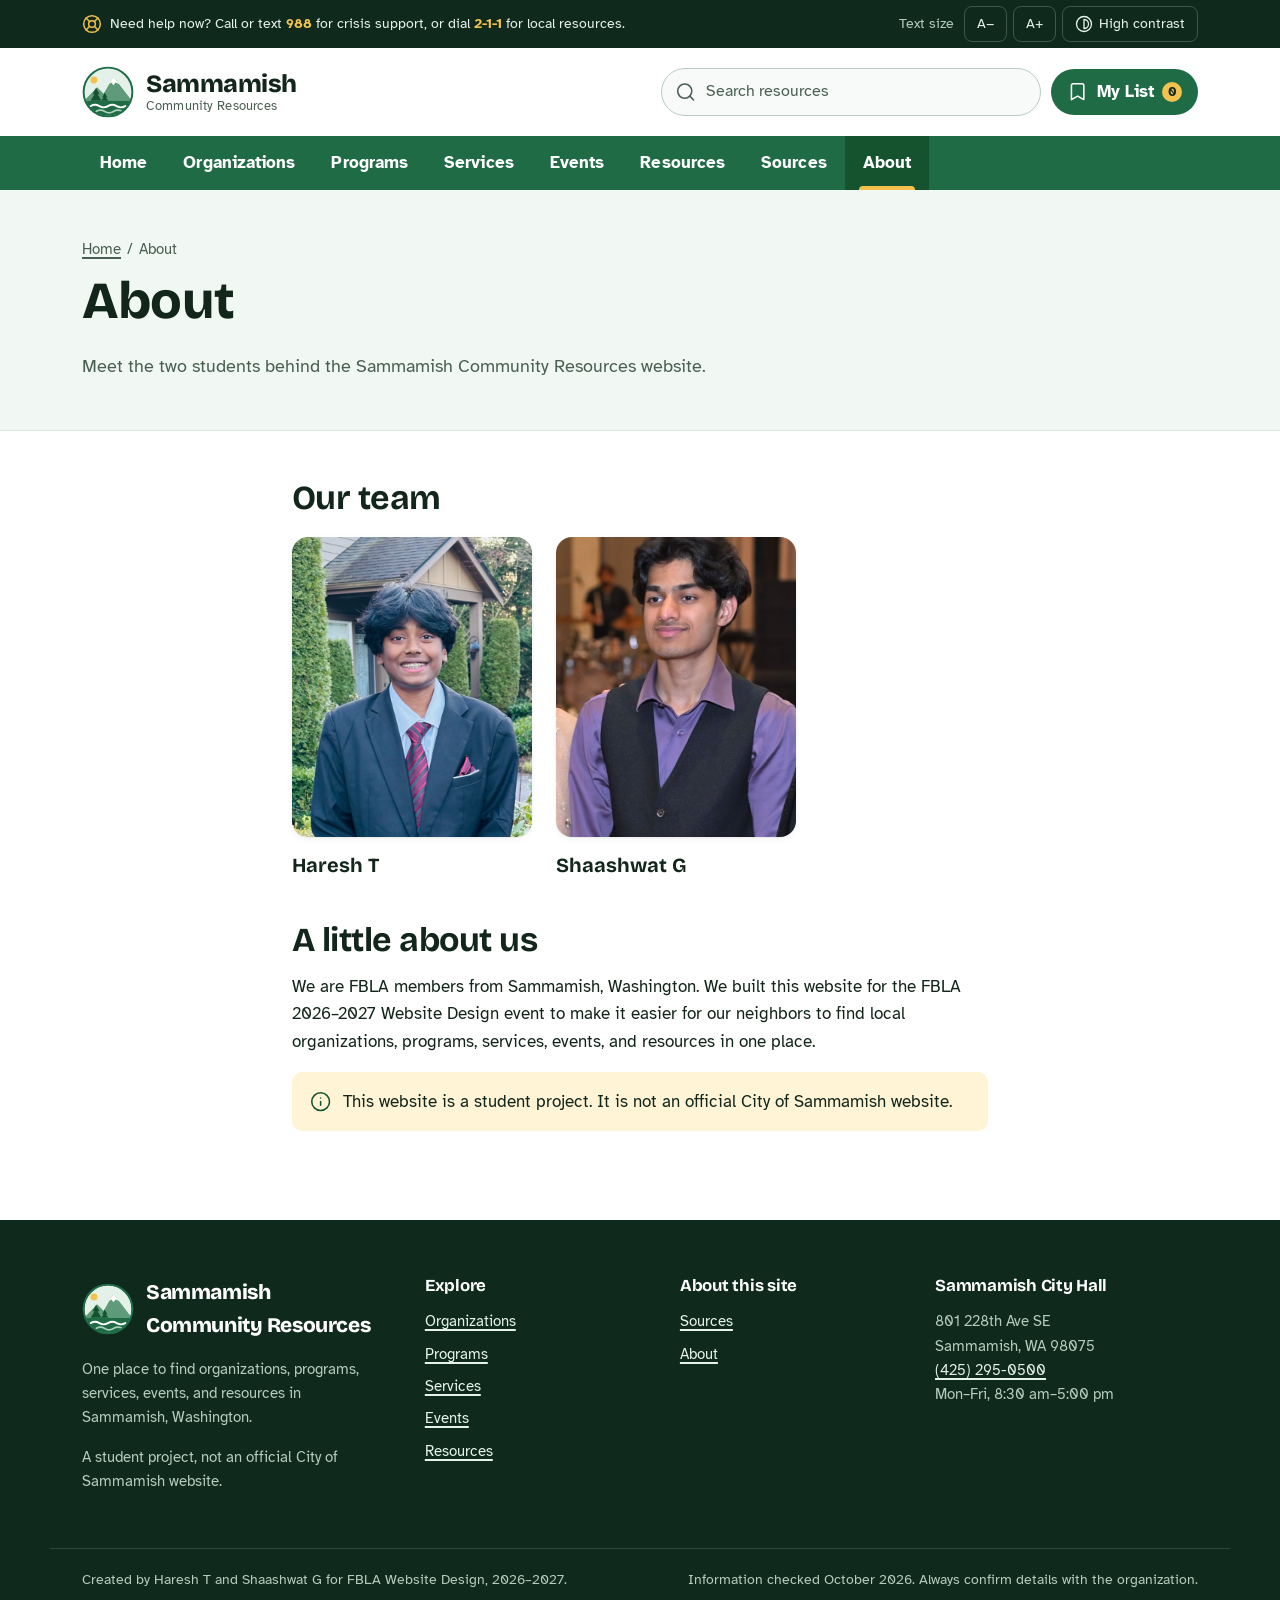
==== about.html @ bf5849c1 "Add logo, back-to-top button, team About page; remove unused files and styles Co-Authored-By: Claude" ====
<!doctype html>
<html lang="en">
<head>
  <meta charset="utf-8">
  <meta name="viewport" content="width=device-width, initial-scale=1">
  <title>About | Sammamish Community Resources</title>
  <meta name="description" content="Meet the two students behind the Sammamish Community Resources website.">
  <meta name="theme-color" content="#1e6b45">
  <link rel="icon" href="assets/favicon.svg" type="image/svg+xml">
  <link rel="stylesheet" href="css/styles.css">
</head>
<body data-page="about">
  <div id="site-header"></div>
  <script src="js/icons.js"></script>
  <script src="js/data.js"></script>
  <script src="js/app.js"></script>
  <main id="main" tabindex="-1">
    <div class="page-head">
      <div class="wrap">
        <div>
          <nav class="breadcrumb" aria-label="Breadcrumb"><a href="index.html">Home</a><span aria-hidden="true">/</span><span aria-current="page">About</span></nav>
          <h1>About</h1>
          <p class="page-lede">Meet the two students behind the Sammamish Community Resources website.</p>
        </div>
      </div>
    </div>
    <div class="wrap about-wrap">
      <section aria-labelledby="h-team">
        <h2 id="h-team">Our team</h2>
        <ul class="team-cards">
          <li>
            <img src="assets/img/haresh.jpg" alt="Haresh T" width="400" height="460" loading="lazy">
            <strong>Haresh T</strong>
          </li>
          <li>
            <img src="assets/img/shaashwat.jpg" alt="Shaashwat G" width="400" height="460" loading="lazy">
            <strong>Shaashwat G</strong>
          </li>
        </ul>
      </section>
      <section aria-labelledby="h-about-us">
        <h2 id="h-about-us">A little about us</h2>
        <p>We are FBLA members from Sammamish, Washington. We built this website for the FBLA 2026–2027 Website Design event to make it easier for our neighbors to find local organizations, programs, services, events, and resources in one place.</p>
        <p class="note"><span data-icon="info"></span><span>This website is a student project. It is not an official City of Sammamish website.</span></p>
      </section>
    </div>
  </main>
  <div id="site-footer"></div>
</body>
</html>
---- css/styles.css ----
@font-face {
  font-family: "Bricolage Grotesque";
  src: url("../assets/fonts/bricolage-grotesque.woff2") format("woff2");
  font-weight: 200 800;
  font-display: swap;
}
@font-face {
  font-family: "Atkinson Hyperlegible";
  src: url("../assets/fonts/atkinson-400.woff2") format("woff2");
  font-weight: 400;
  font-display: swap;
}
@font-face {
  font-family: "Atkinson Hyperlegible";
  src: url("../assets/fonts/atkinson-400-italic.woff2") format("woff2");
  font-weight: 400;
  font-style: italic;
  font-display: swap;
}
@font-face {
  font-family: "Atkinson Hyperlegible";
  src: url("../assets/fonts/atkinson-700.woff2") format("woff2");
  font-weight: 700;
  font-display: swap;
}

:root {
  --brand: #1e6b45;
  --brand-deep: #15532f;
  --brand-tint: #e3f1e8;
  --amber: #f2c14e;
  --amber-soft: #fff4d6;
  --forest: #0f2a1d;
  --ink: #13261b;
  --ink-soft: #4a5f53;
  --sand: #f1f7f3;
  --sand-soft: #f7faf8;
  --paper: #ffffff;
  --line: #dce7e0;
  --line-strong: #b9ccc0;
  --lake: #1b5e8c;
  --lake-tint: #e2eef7;
  --focus: #0b3d24;
  --on-dark: #e8f2ec;
  --on-dark-soft: #b5cbbe;

  --font-display: "Bricolage Grotesque", "Avenir Next", system-ui, sans-serif;
  --font-body: "Atkinson Hyperlegible", system-ui, -apple-system, "Segoe UI", sans-serif;

  --radius: 10px;
  --radius-lg: 16px;
  --shadow-sm: 0 1px 2px rgb(15 42 29 / 0.06), 0 2px 6px rgb(15 42 29 / 0.05);
  --shadow-md: 0 6px 18px rgb(15 42 29 / 0.10), 0 2px 4px rgb(15 42 29 / 0.06);
  --shadow-lg: 0 18px 48px rgb(15 42 29 / 0.18);

  --wrap: 1180px;
  --gutter: clamp(16px, 4vw, 32px);
  --ease-out: cubic-bezier(0.16, 1, 0.3, 1);
}

:root[data-contrast="high"] {
  --brand: #0f4a2c;
  --brand-deep: #0a3820;
  --ink: #000000;
  --ink-soft: #13261b;
  --sand: #ffffff;
  --sand-soft: #ffffff;
  --line: #2b1b12;
  --line-strong: #000000;
  --lake: #0f4570;
}

:root[data-text="1"] { font-size: 112.5%; }
:root[data-text="2"] { font-size: 125%; }

*, *::before, *::after { box-sizing: border-box; }
[hidden] { display: none !important; }
html { -webkit-text-size-adjust: 100%; scroll-padding-top: 24px; }
body {
  margin: 0;
  font-family: var(--font-body);
  font-size: 1.0625rem;
  line-height: 1.6;
  color: var(--ink);
  background: var(--paper);
  text-rendering: optimizeLegibility;
}
img { max-width: 100%; height: auto; display: block; }
a { color: var(--brand); text-underline-offset: 0.18em; text-decoration-thickness: 1.5px; }
a:hover { color: var(--brand-deep); text-decoration-thickness: 2.5px; }
::selection { background: var(--amber); color: var(--forest); }
:focus-visible {
  outline: 3px solid var(--focus);
  outline-offset: 2px;
  box-shadow: 0 0 0 2px #fff;
  border-radius: 4px;
}
.topbar :focus-visible, .site-nav :focus-visible, .help-band :focus-visible, .site-footer :focus-visible, .btn-primary:focus-visible, .list-btn:focus-visible {
  outline-color: var(--amber);
  box-shadow: none;
}
h1, h2, h3, h4 {
  font-family: var(--font-display);
  line-height: 1.15;
  letter-spacing: -0.015em;
  text-wrap: balance;
  margin: 0 0 0.4em;
  color: var(--ink);
}
h1 { font-size: clamp(2rem, 1.4rem + 2.6vw, 3.25rem); font-weight: 750; }
h2 { font-size: clamp(1.5rem, 1.2rem + 1.2vw, 2.1rem); font-weight: 700; }
h3 { font-size: 1.25rem; font-weight: 700; }
p { margin: 0 0 1em; max-width: 70ch; }
.wrap { max-width: var(--wrap); margin-inline: auto; padding-inline: var(--gutter); }
.visually-hidden {
  position: absolute !important; width: 1px; height: 1px; overflow: hidden;
  clip: rect(0 0 0 0); white-space: nowrap;
}
.icon { width: 1.25em; height: 1.25em; flex: none; stroke-width: 1.75; }

html { scrollbar-color: var(--line-strong) var(--sand-soft); }

.topbar { background: var(--forest); color: var(--on-dark); font-size: 14px; line-height: 1.4; }
.topbar .wrap {
  display: flex; align-items: center; justify-content: space-between;
  gap: 12px 24px; min-height: 44px; flex-wrap: wrap; padding-block: 6px;
}
.topbar-help { margin: 0; display: flex; align-items: center; gap: 8px; }
.tool-btn .icon { width: 18px; height: 18px; }
.topbar-help .icon { color: var(--amber); width: 20px; height: 20px; }
.topbar-help a { color: var(--amber); font-weight: 700; text-decoration: none; }
.topbar-help a:hover { color: #ffe08a; text-decoration: underline; }
.tools { display: flex; flex-wrap: wrap; align-items: center; gap: 6px; }
.tools-label { color: var(--on-dark-soft); margin-right: 4px; }
.help-short { display: none; }
@media (min-width: 900px) { .topbar .wrap { flex-wrap: nowrap; } .tools { flex-wrap: nowrap; } .topbar-help { white-space: nowrap; } }
@media (min-width: 900px) and (max-width: 1240px) { .help-long { display: none; } .help-short { display: inline; } .tools-label { display: none; } }
.tool-btn {
  display: inline-flex; align-items: center; gap: 6px;
  min-height: 36px; padding: 4px 12px; border-radius: 8px;
  border: 1px solid rgb(232 242 236 / 0.22); background: transparent; color: var(--on-dark);
  font: inherit; font-size: 14px; cursor: pointer; white-space: nowrap;
}
.tool-btn:hover { background: rgb(232 242 236 / 0.1); border-color: rgb(232 242 236 / 0.45); }
.tool-btn[aria-pressed="true"] { background: var(--amber); color: var(--forest); border-color: var(--amber); }

.site-header { background: var(--paper); }
.header-main .wrap {
  display: flex; align-items: center; justify-content: space-between; gap: 20px;
  padding-block: 18px;
}
.brand { display: flex; align-items: center; gap: 12px; text-decoration: none; color: var(--ink); }
.brand:hover { color: var(--ink); }
.brand-mark { width: 48px; height: 48px; flex: none; }
.brand-text { display: flex; flex-direction: column; line-height: 1.05; }
.brand-name { font-family: var(--font-display); font-weight: 800; font-size: 1.55rem; letter-spacing: -0.02em; }
.brand-sub { font-size: 0.82rem; color: var(--ink-soft); letter-spacing: 0.01em; margin-top: 3px; }

.header-actions { display: flex; align-items: center; gap: 10px; }

.site-search { position: relative; width: min(380px, 40vw); }
.site-search .icon { position: absolute; left: 14px; top: 50%; translate: 0 -50%; color: var(--ink-soft); pointer-events: none; }
.search-input {
  width: 100%; min-height: 46px; padding: 10px 14px 10px 44px;
  font: inherit; font-size: 1rem; color: var(--ink);
  background: var(--sand-soft); border: 1.5px solid var(--line-strong); border-radius: 999px;
  transition: border-color 0.2s, background 0.2s, box-shadow 0.2s;
}
.search-input::placeholder { color: var(--ink-soft); opacity: 1; }
.search-input:hover { border-color: var(--brand); }
.search-input:focus { outline: none; background: var(--paper); border-color: var(--brand); box-shadow: 0 0 0 4px rgb(30 107 69 / 0.22); }
.search-results {
  position: absolute; z-index: 50; top: calc(100% + 6px); left: 0; right: 0;
  margin: 0; padding: 6px; list-style: none;
  background: var(--paper); border: 1px solid var(--line); border-radius: var(--radius-lg);
  box-shadow: var(--shadow-lg); max-height: min(70vh, 460px); overflow: auto;
}
.search-results[hidden] { display: none; }
.search-option {
  display: grid; grid-template-columns: auto 1fr; gap: 2px 12px; align-items: center;
  padding: 10px 12px; border-radius: var(--radius); cursor: pointer; color: var(--ink); text-decoration: none;
}
.search-option .type-dot { grid-row: span 2; }
.search-option strong { font-weight: 700; line-height: 1.3; }
.search-option small { color: var(--ink-soft); font-size: 0.85rem; }
.search-option[aria-selected="true"], .search-option:hover { background: var(--sand); color: var(--ink); }
.search-empty { padding: 14px 12px; color: var(--ink-soft); }

.list-btn {
  position: relative; display: inline-flex; align-items: center; gap: 8px;
  min-height: 46px; padding: 8px 16px; border-radius: 999px;
  background: var(--brand); color: #fff; border: 0; font: inherit; font-weight: 700; cursor: pointer;
  transition: background 0.2s;
}
.list-btn:hover { background: var(--brand-deep); }
.list-count {
  min-width: 1.6em; height: 1.6em; padding: 0 6px; border-radius: 999px;
  display: inline-grid; place-items: center; font-size: 0.8rem;
  background: var(--amber); color: var(--forest);
}
.list-count.bump { animation: bump 0.45s var(--ease-out); }
@keyframes bump { 40% { transform: scale(1.35); } }

.site-nav { background: var(--brand); }
.site-nav .wrap { display: flex; align-items: stretch; }
.nav-list { display: flex; flex-wrap: wrap; margin: 0; padding: 0; list-style: none; }
.nav-list a {
  position: relative; display: flex; align-items: center; gap: 8px;
  min-height: 54px; padding: 0 18px;
  color: #fff; font-weight: 700; text-decoration: none; letter-spacing: 0.005em;
}
.nav-list a::after {
  content: ""; position: absolute; left: 14px; right: 14px; bottom: 0; height: 4px;
  border-radius: 4px 4px 0 0; background: var(--amber);
  transform: scaleX(0); transition: transform 0.3s var(--ease-out);
}
.nav-list a:hover { background: var(--brand-deep); color: #fff; }
.nav-list a:hover::after { transform: scaleX(0.5); }
.nav-list a[aria-current="page"] { background: var(--brand-deep); }
.nav-list a[aria-current="page"]::after { transform: scaleX(1); }
.nav-list a:focus-visible { outline-offset: -4px; }
.nav-toggle { display: none; }

.page-head { background: var(--sand); border-bottom: 1px solid var(--line); }
.page-head .wrap {
  display: grid; grid-template-columns: 1fr auto; gap: 24px 48px; align-items: center;
  padding-block: clamp(28px, 4vw, 48px);
}
.breadcrumb { font-size: 0.92rem; color: var(--ink-soft); margin-bottom: 10px; }
.breadcrumb a { color: var(--ink-soft); }
.breadcrumb span[aria-hidden] { margin-inline: 6px; }
.page-head h1 { display: flex; align-items: center; gap: 14px; }
.page-head h1 .icon-badge { width: 56px; height: 56px; }
.page-lede { font-size: 1.15rem; color: var(--ink-soft); margin: 0; }
.page-head-photo {
  width: clamp(220px, 28vw, 360px); aspect-ratio: 4 / 3; object-fit: cover;
  border-radius: var(--radius-lg); box-shadow: var(--shadow-md);
}
.icon-badge {
  display: inline-grid; place-items: center; flex: none;
  width: 48px; height: 48px; border-radius: 14px;
  background: var(--brand); color: #fff;
}
.icon-badge .icon { width: 55%; height: 55%; }

.toolbar { padding-block: 24px 8px; }
.toolbar-row { display: flex; flex-wrap: wrap; align-items: center; gap: 12px 20px; }
.filter-search { position: relative; flex: 1 1 280px; max-width: 420px; }
.filter-search .icon { position: absolute; left: 14px; top: 50%; translate: 0 -50%; color: var(--ink-soft); pointer-events: none; }
.chips { display: flex; flex-wrap: wrap; gap: 8px; margin: 14px 0 0; padding: 0; list-style: none; }
.chip {
  min-height: 40px; padding: 6px 14px; border-radius: 999px;
  border: 1.5px solid var(--line-strong); background: var(--paper); color: var(--ink);
  font: inherit; font-size: 0.95rem; cursor: pointer;
  transition: background 0.15s, border-color 0.15s, color 0.15s;
}
.chip:hover { border-color: var(--brand); color: var(--brand-deep); }
.chip[aria-pressed="true"] { background: var(--forest); border-color: var(--forest); color: #fff; }
.result-count { color: var(--ink-soft); font-size: 0.95rem; margin: 18px 0 0; }

.entries { list-style: none; margin: 0; padding: 0 0 56px; }
.entry {
  display: grid; grid-template-columns: 160px minmax(0, 1fr) minmax(240px, 320px);
  gap: 20px 28px; padding: 26px 0; border-bottom: 1px solid var(--line);
  scroll-margin-top: 24px;
}
.entry.no-photo { grid-template-columns: minmax(0, 1fr) minmax(240px, 320px); }
.entry:first-child { border-top: 1px solid var(--line); }
.entry-photo { width: 160px; aspect-ratio: 4 / 3; object-fit: cover; border-radius: var(--radius); }
.entry-photo.is-logo { object-fit: contain; background: #fff; padding: 10px; border: 1px solid var(--line); }
.entry-name { font-size: 1.35rem; margin-bottom: 6px; }
.entry-meta-line { display: flex; flex-wrap: wrap; gap: 6px; margin-bottom: 10px; }
.tag {
  display: inline-flex; align-items: center; gap: 6px;
  padding: 2px 10px; border-radius: 999px; font-size: 0.82rem; font-weight: 700;
  background: var(--sand); color: var(--ink-soft);
}
.tag-type { background: var(--brand-tint); color: var(--brand-deep); }
.entry-summary { margin: 0 0 10px; }
.entry-source { font-size: 0.85rem; color: var(--ink-soft); margin: 0; }
.entry-source a { color: var(--ink-soft); }
.entry-details { list-style: none; margin: 0 0 14px; padding: 0; display: grid; gap: 8px; font-size: 0.97rem; }
.entry-details li { display: flex; gap: 10px; align-items: flex-start; }
.entry-details .icon { color: var(--brand); margin-top: 3px; width: 1.1em; height: 1.1em; }
.entry-details a { word-break: break-word; }
.entry-next { color: var(--lake); font-weight: 700; }

.entry.is-target { animation: target-glow 2.4s var(--ease-out); }
@keyframes target-glow {
  0%, 30% { background: var(--amber-soft); box-shadow: 0 0 0 12px var(--amber-soft); }
  100% { background: transparent; box-shadow: 0 0 0 12px transparent; }
}

.entry-link { color: var(--ink); text-decoration: none; }
.entry-link:hover { color: var(--brand); text-decoration: underline; text-decoration-thickness: 2px; }
.entry-link .ext { width: 0.7em; height: 0.7em; margin-left: 0.35em; vertical-align: 0.05em; color: var(--brand); }

.todo-section { background: var(--sand); border-block: 1px solid var(--line); }
.carousel { position: relative; }
.todo-track {
  --per-view: 5; --gap: 16px;
  list-style: none; margin: 0; padding: 6px 2px 10px;
  display: grid; grid-auto-flow: column; gap: var(--gap);
  grid-auto-columns: calc((100% - (var(--per-view) - 1) * var(--gap)) / var(--per-view));
  overflow-x: auto; scroll-snap-type: x mandatory; overscroll-behavior-x: contain;
  scrollbar-width: none;
}
.todo-track::-webkit-scrollbar { display: none; }
.todo-track > li { scroll-snap-align: start; }
.todo-track:focus-visible { outline-offset: 4px; }
.carousel-btn {
  position: absolute; top: 50%; z-index: 2; translate: 0 -50%;
  display: grid; place-items: center; width: 52px; height: 52px; border-radius: 999px;
  background: var(--paper); color: var(--brand-deep); border: 1px solid var(--line-strong);
  box-shadow: var(--shadow-md); cursor: pointer;
  transition: opacity 0.25s, background 0.2s, color 0.2s, transform 0.3s var(--ease-out);
}
.carousel-btn .icon { width: 1.5em; height: 1.5em; }
.carousel-btn.prev { left: -26px; }
.carousel-btn.next { right: -26px; }
.carousel-btn:hover { background: var(--brand); color: #fff; border-color: var(--brand); }
.carousel-btn:disabled { opacity: 0; pointer-events: none; }
@media (min-width: 1320px) { .carousel-btn.prev { left: -68px; } .carousel-btn.next { right: -68px; } }
.todo {
  display: flex; flex-direction: column; align-items: flex-start; gap: 6px; height: 100%; min-height: 168px;
  padding: 20px; border-radius: var(--radius-lg); background: var(--paper); border: 1px solid var(--line);
  color: var(--ink); text-decoration: none; transition: border-color 0.2s, box-shadow 0.3s var(--ease-out), transform 0.3s var(--ease-out);
}
.todo:hover { border-color: var(--brand); box-shadow: var(--shadow-sm); transform: translateY(-2px); color: var(--ink); }
.todo-icon { display: inline-grid; place-items: center; flex: none; width: 48px; height: 48px; margin-bottom: 8px; border-radius: 12px; background: var(--brand-tint); color: var(--brand-deep); }
.todo strong { font-family: var(--font-display); font-size: 1.1rem; }
.todo small { margin-top: auto; }
.todo:has(.todo-photo) { padding: 0; overflow: hidden; gap: 0; }
.todo-photo { width: 100%; aspect-ratio: 16 / 10; object-fit: cover; display: block; }
.todo-text { display: flex; flex-direction: column; gap: 4px; padding: 14px 16px 16px; flex: 1; }
.todo strong { display: block; line-height: 1.25; }
.todo small { color: var(--ink-soft); font-size: 0.85rem; }
@media (max-width: 1080px) { .todo-track { --per-view: 3; } }
@media (max-width: 760px) {
  .todo-track { --per-view: 2.2; }
  .carousel-btn { width: 44px; height: 44px; }
  .carousel-btn.prev { left: -6px; }
  .carousel-btn.next { right: -6px; }
}
@media (max-width: 480px) { .todo-track { --per-view: 1.4; } }

.save-btn {
  display: inline-flex; align-items: center; gap: 8px;
  min-height: 42px; padding: 8px 16px; border-radius: 999px;
  border: 1.5px solid var(--brand); background: var(--paper); color: var(--brand);
  font: inherit; font-weight: 700; cursor: pointer; transition: background 0.2s, color 0.2s, border-color 0.2s;
}
.save-btn:hover { background: var(--brand-tint); color: var(--brand-deep); }
.save-btn[aria-pressed="true"] { background: var(--lake); border-color: var(--lake); color: #fff; }

.empty-state {
  text-align: center; padding: 48px 20px 64px; color: var(--ink-soft);
}
.empty-state h2 { font-size: 1.4rem; }
.empty-state p { margin-inline: auto; }

.group { padding-top: 28px; }
.group-title { display: flex; align-items: center; gap: 12px; margin-bottom: 4px; }
.group-desc { color: var(--ink-soft); margin-bottom: 8px; }

.btn {
  display: inline-flex; align-items: center; justify-content: center; gap: 10px;
  min-height: 48px; padding: 10px 22px; border-radius: 999px;
  font: inherit; font-weight: 700; text-decoration: none; cursor: pointer; border: 0;
  transition: background 0.2s, color 0.2s, transform 0.2s var(--ease-out);
}
.btn-primary { background: var(--brand); color: #fff; }
.btn-primary:hover { background: var(--brand-deep); color: #fff; }
.btn-ghost { background: transparent; color: var(--brand); border: 1.5px solid var(--brand); }
.btn-ghost:hover { background: var(--brand-tint); color: var(--brand-deep); }

.hero { background: var(--sand); overflow: hidden; }
.hero .wrap {
  display: grid; grid-template-columns: minmax(0, 1.05fr) minmax(0, 0.95fr);
  gap: clamp(28px, 5vw, 72px); align-items: center;
  padding-block: clamp(28px, 3vw, 40px) clamp(56px, 7vw, 104px);
}
.hero h1 { font-size: clamp(2.1rem, 1.4rem + 2.3vw, 3.1rem); line-height: 1.05; letter-spacing: -0.03em; }
.hero h1 em { font-style: normal; color: var(--brand); }
.hero-lede { font-size: 1.15rem; color: var(--ink-soft); margin-bottom: 22px; }
.hero-search { position: relative; max-width: 560px; }
.hero-search .search-input { min-height: 60px; font-size: 1.1rem; padding-left: 52px; background: var(--paper); box-shadow: var(--shadow-sm); }
.hero-search .icon { left: 18px; width: 1.4em; height: 1.4em; }
.popular { display: flex; flex-wrap: wrap; align-items: center; gap: 8px; margin-top: 16px; }
.popular-label { color: var(--ink-soft); font-size: 0.95rem; margin-right: 4px; }
.popular .chip { background: transparent; }

.hero-figure { position: relative; margin: 0; }
.hero-figure img {
  position: relative; width: 100%; aspect-ratio: 584 / 342; object-fit: cover;
  border-radius: var(--radius-lg); box-shadow: var(--shadow-lg);
}
.hero-figure figcaption {
  position: relative; margin-top: 14px; font-size: 0.92rem; color: var(--ink-soft);
  display: flex; align-items: center; gap: 8px;
}
.hero-figure figcaption .icon { color: var(--brand); }

.banner {
  position: relative; isolation: isolate; overflow: hidden;
  min-height: max(620px, calc(100svh - 184px));
  display: grid; place-items: center; text-align: center;
  background: var(--sand); border-bottom: 1px solid var(--line);
}
.banner-bg {
  position: absolute; inset: 0; z-index: -2; width: 100%; height: 100%;
  object-fit: cover; filter: blur(3px) saturate(1.1); transform: scale(1.06);
}
.banner::before {
  content: ""; position: absolute; inset: 0; z-index: -1;
  background: radial-gradient(ellipse at 50% 42%, rgb(247 250 248 / 0.95) 0%, rgb(241 247 243 / 0.9) 50%, rgb(241 247 243 / 0.78) 100%);
}
.banner-inner { display: flex; flex-direction: column; align-items: center; padding-block: 40px 88px; }
.banner-logo { width: min(700px, 88vw); height: auto; margin-bottom: clamp(20px, 3vw, 36px); }
.banner h1 { font-size: clamp(1.6rem, 1.1rem + 1.7vw, 2.35rem); max-width: 24ch; margin-bottom: 10px; }
.banner-lede { font-size: 1.1rem; color: var(--ink-soft); max-width: 56ch; margin: 0 auto 24px; }
.banner .hero-search { width: min(580px, 100%); margin-inline: auto; text-align: left; }
.banner .popular { justify-content: center; }
.banner .popular .chip { background: rgb(255 255 255 / 0.7); }
.scroll-cue {
  margin-top: clamp(28px, 4vw, 44px); display: inline-flex; flex-direction: column; align-items: center; gap: 2px;
  color: var(--brand-deep); font-weight: 700; text-decoration: none;
}
.scroll-cue:hover { color: var(--brand); }
.scroll-cue .icon { width: 1.6em; height: 1.6em; animation: nudge 2.2s var(--ease-out) infinite; }
@keyframes nudge { 0%, 100% { transform: translateY(0); } 50% { transform: translateY(6px); } }
.banner-note { position: absolute; left: 0; right: 0; bottom: 14px; margin: 0 auto; padding-inline: var(--gutter); max-width: none; font-size: 0.82rem; color: var(--ink-soft); }
html { scroll-behavior: smooth; }

.section { padding-block: clamp(48px, 7vw, 88px); }
.quick-link { box-shadow: var(--shadow-sm); }
.section-head { display: flex; align-items: end; justify-content: space-between; gap: 16px; margin-bottom: 28px; flex-wrap: wrap; }
.section-head p { margin: 0; color: var(--ink-soft); }
.quick-links { display: grid; grid-template-columns: repeat(5, minmax(0, 1fr)); gap: 16px; margin: 0; padding: 0; list-style: none; }
.quick-link {
  display: flex; flex-direction: column; gap: 14px; height: 100%;
  padding: 22px 20px 20px; border-radius: var(--radius-lg);
  background: var(--paper); border: 1.5px solid var(--line);
  color: var(--ink); text-decoration: none;
  transition: transform 0.35s var(--ease-out), box-shadow 0.35s var(--ease-out), border-color 0.2s;
}
.quick-link:hover { transform: translateY(-4px); box-shadow: var(--shadow-md); border-color: var(--brand); color: var(--ink); }
.quick-link .icon-badge { width: 56px; height: 56px; border-radius: 16px; }
.quick-link h3 { margin: 0; font-size: 1.3rem; }
.quick-link p { margin: 0; color: var(--ink-soft); font-size: 0.95rem; line-height: 1.45; }
.quick-link .count { margin-top: auto; display: flex; align-items: center; justify-content: space-between; font-weight: 700; color: var(--brand); font-size: 0.95rem; }
.quick-link .count .icon { transition: transform 0.35s var(--ease-out); }
.quick-link:hover .count .icon { transform: translateX(4px); }

.upcoming { list-style: none; margin: 0; padding: 0; display: grid; gap: 0; }
.upcoming li { border-top: 1px solid var(--line); }
.upcoming li:last-child { border-bottom: 1px solid var(--line); }
.upcoming a {
  display: grid; grid-template-columns: 76px 1fr auto; gap: 20px; align-items: center;
  padding: 18px 8px; color: var(--ink); text-decoration: none; border-radius: var(--radius);
  transition: background 0.2s;
}
.upcoming a:hover { background: var(--sand-soft); color: var(--ink); }
.date-block {
  display: grid; place-items: center; width: 76px; height: 76px; border-radius: 14px;
  background: var(--brand-tint); color: var(--brand-deep); line-height: 1;
}
.date-block .m { font-size: 0.8rem; font-weight: 700; text-transform: uppercase; letter-spacing: 0.08em; }
.date-block .d { font-family: var(--font-display); font-size: 2rem; font-weight: 800; }
.date-block.tba .d { font-size: 1.05rem; }
.upcoming strong { display: block; font-family: var(--font-display); font-size: 1.2rem; }
.upcoming small { color: var(--ink-soft); font-size: 0.95rem; }
.upcoming .icon { color: var(--brand); }

.help-band { background: var(--forest); color: var(--on-dark); }
.help-band h2 { color: #fff; }
.help-band p { color: var(--on-dark-soft); }
.help-grid { display: grid; grid-template-columns: repeat(3, 1fr); gap: 16px; margin-top: 28px; }
.help-card {
  display: flex; flex-direction: column; gap: 6px; padding: 22px 22px 20px;
  border-radius: var(--radius-lg); background: rgb(232 242 236 / 0.06); border: 1px solid rgb(232 242 236 / 0.14);
  color: var(--on-dark); text-decoration: none; transition: background 0.2s, border-color 0.2s;
}
.help-card:hover { background: rgb(232 242 236 / 0.12); border-color: var(--amber); color: var(--on-dark); }
.help-number { font-family: var(--font-display); font-size: 2.6rem; font-weight: 800; color: var(--amber); line-height: 1; letter-spacing: -0.02em; }
.help-card strong { color: #fff; font-size: 1.1rem; }
.help-card span:last-child { color: var(--on-dark-soft); font-size: 0.95rem; }

.places { display: grid; grid-template-columns: 1.4fr 1fr 1fr; grid-template-rows: auto auto; gap: 16px; margin: 0; padding: 0; list-style: none; }
.places li:first-child { grid-row: span 2; }
.places li.wide { grid-column: span 2; }
.place {
  position: relative; display: block; height: 100%; min-height: 220px; overflow: hidden;
  border-radius: var(--radius-lg); color: #fff; text-decoration: none; background: var(--forest);
}
.place img { position: absolute; inset: 0; width: 100%; height: 100%; object-fit: cover; transition: transform 0.8s var(--ease-out); }
.place:hover img { transform: scale(1.04); }
.place-label {
  position: absolute; left: 0; right: 0; bottom: 0; padding: 80px 18px 16px;
  background: linear-gradient(to top, rgb(15 42 29 / 0.92) 0%, rgb(15 42 29 / 0.78) 50%, rgb(15 42 29 / 0) 100%);
}
.place-label strong { display: block; font-family: var(--font-display); font-size: 1.25rem; }
.place-label span { font-size: 0.9rem; color: var(--on-dark); }
.place:hover, .place:focus-visible { color: #fff; }

.prose-layout { display: grid; grid-template-columns: 240px minmax(0, 1fr); gap: 56px; padding-block: 48px 72px; }
.prose-layout > * { min-width: 0; overflow-wrap: anywhere; }
.toc { position: sticky; top: 24px; align-self: start; }
.toc h2 { font-size: 0.95rem; text-transform: uppercase; letter-spacing: 0.08em; color: var(--ink-soft); }
.toc ol { list-style: none; margin: 0; padding: 0; display: grid; gap: 2px; }
.toc a { display: block; padding: 6px 10px; border-radius: 8px; color: var(--ink); text-decoration: none; font-size: 0.95rem; line-height: 1.35; }
.toc a:hover { background: var(--sand); }
.prose section { padding-bottom: 40px; margin-bottom: 40px; border-bottom: 1px solid var(--line); scroll-margin-top: 24px; }
.prose section:last-child { border-bottom: 0; }
.prose h2 { margin-bottom: 0.6em; }
.prose h3 { margin-top: 1.6em; }
.prose ul, .prose ol { padding-left: 1.3em; max-width: 70ch; }
.prose li { margin-bottom: 0.4em; }

.note {
  display: flex; gap: 12px; padding: 16px 18px; border-radius: var(--radius);
  background: var(--amber-soft); color: var(--ink); max-width: 70ch;
}
.note .icon { color: var(--brand-deep); margin-top: 3px; }
.note p { margin: 0; }

.source-list, .prose .source-list { list-style: none; padding: 0; margin: 0; display: grid; gap: 0; max-width: none; }
.source-list li { padding: 16px 0; border-bottom: 1px solid var(--line); }
.source-list strong { display: block; }
.source-list small { color: var(--ink-soft); font-size: 0.9rem; }

.drawer {
  margin: 0 0 0 auto; height: 100dvh; max-height: 100dvh; width: min(440px, 100vw);
  padding: 0; border: 0; background: var(--paper); color: var(--ink);
  box-shadow: var(--shadow-lg);
}
.drawer::backdrop { background: rgb(15 42 29 / 0.45); }
.drawer[open] { animation: drawer-in 0.45s var(--ease-out); }
@keyframes drawer-in { from { transform: translateX(100%); } }
.drawer-inner { display: flex; flex-direction: column; height: 100%; }
.drawer-head { display: flex; align-items: center; justify-content: space-between; padding: 20px 22px; border-bottom: 1px solid var(--line); background: var(--sand); }
.drawer-head h2 { margin: 0; font-size: 1.4rem; }
.icon-btn {
  display: inline-grid; place-items: center; width: 44px; height: 44px; border-radius: 999px;
  border: 0; background: transparent; color: var(--ink); cursor: pointer;
}
.icon-btn:hover { background: var(--line); }
.drawer-body { flex: 1; overflow: auto; padding: 8px 22px; }
.drawer-list { list-style: none; margin: 0; padding: 0; }
.drawer-list li { display: grid; grid-template-columns: 1fr auto; gap: 4px 12px; padding: 16px 0; border-bottom: 1px solid var(--line); }
.drawer-list strong { font-family: var(--font-display); font-size: 1.08rem; }
.drawer-list small { grid-column: 1; color: var(--ink-soft); }
.drawer-list .icon-btn { grid-row: span 2; align-self: center; color: var(--ink-soft); }
.drawer-empty { padding: 32px 4px; color: var(--ink-soft); }
.drawer-foot { display: flex; gap: 10px; padding: 18px 22px; border-top: 1px solid var(--line); }
.drawer-foot .btn { flex: 1; }

.toast {
  position: fixed; left: 50%; bottom: 24px; z-index: 90; translate: -50% 0;
  padding: 12px 18px; border-radius: 999px; background: var(--forest); color: #fff;
  box-shadow: var(--shadow-lg); font-weight: 700;
  opacity: 0; transform: translateY(12px); pointer-events: none;
  transition: opacity 0.25s, transform 0.35s var(--ease-out);
}
.toast.show { opacity: 1; transform: none; }

.site-footer { background: var(--forest); color: var(--on-dark); font-size: 0.95rem; }
.site-footer a { color: var(--on-dark); }
.site-footer a:hover { color: var(--amber); }
.footer-grid { display: grid; grid-template-columns: 1.4fr 1fr 1fr 1.2fr; gap: 36px; padding-block: 56px 40px; }
.site-footer h2 { color: #fff; font-size: 1.05rem; margin-bottom: 14px; }
.site-footer ul { list-style: none; margin: 0; padding: 0; display: grid; gap: 8px; }
.site-footer p { color: var(--on-dark-soft); }
.footer-brand { display: flex; gap: 12px; align-items: center; margin-bottom: 14px; }
.footer-brand .brand-name { color: #fff; font-size: 1.3rem; }
.footer-bottom { border-top: 1px solid rgb(232 242 236 / 0.14); padding-block: 20px; display: flex; flex-wrap: wrap; justify-content: space-between; gap: 12px; color: var(--on-dark-soft); font-size: 0.88rem; }
.footer-bottom p { margin: 0; color: inherit; }

@media (max-width: 1080px) {
  .quick-links { grid-template-columns: repeat(3, minmax(0, 1fr)); }
  .footer-grid { grid-template-columns: 1fr 1fr; }
  .entry { grid-template-columns: 120px minmax(0, 1fr); }
  .entry.no-photo { grid-template-columns: minmax(0, 1fr); }
  .entry-photo { width: 120px; }
  .entry-aside { grid-column: 2; }
  .entry.no-photo .entry-aside { grid-column: 1; }
}
@media (max-width: 900px) {
  .header-main .wrap { flex-wrap: wrap; }
  .header-actions { width: 100%; }
  .site-search { flex: 1; width: auto; }
  .hero .wrap { grid-template-columns: 1fr; }
  .hero-figure { max-width: 620px; }
  .page-head .wrap { grid-template-columns: 1fr; }
  .page-head-photo { display: none; }
  .prose-layout { grid-template-columns: minmax(0, 1fr); gap: 24px; }
  .toc { position: static; }
  .places { grid-template-columns: 1fr 1fr; }
  .places li:first-child { grid-column: span 2; grid-row: auto; }
  .help-grid { grid-template-columns: 1fr; }

  .site-nav .wrap { flex-direction: column; padding-inline: 0; }
  .nav-toggle {
    display: flex; align-items: center; justify-content: space-between; gap: 10px;
    min-height: 52px; padding: 0 var(--gutter); background: var(--brand); color: #fff;
    border: 0; font: inherit; font-weight: 700; cursor: pointer; width: 100%;
  }
  .nav-toggle .icon { transition: transform 0.3s var(--ease-out); }
  .nav-toggle[aria-expanded="true"] .icon { transform: rotate(180deg); }
  .nav-list { display: none; flex-direction: column; border-top: 1px solid rgb(255 255 255 / 0.18); }
  .nav-list.open { display: flex; }
  .nav-list a { padding: 0 var(--gutter); min-height: 50px; }
  .nav-list a::after { left: 0; right: auto; top: 10px; bottom: 10px; width: 4px; height: auto; border-radius: 0 4px 4px 0; transform: scaleY(0); }
  .nav-list a[aria-current="page"]::after { transform: scaleY(1); }
}
@media (max-width: 640px) {
  body { font-size: 1rem; }
  .quick-links { grid-template-columns: repeat(2, minmax(0, 1fr)); }
  .quick-links li:last-child { grid-column: span 2; }
  .entry, .entry.no-photo { grid-template-columns: 1fr; gap: 14px; }
  .entry-photo { width: 100%; aspect-ratio: 16 / 9; }
  .entry-aside, .entry.no-photo .entry-aside { grid-column: 1; }
  .footer-grid { grid-template-columns: 1fr; }
  .places { grid-template-columns: 1fr; }
  .places li:first-child, .places li.wide { grid-column: auto; }
  .upcoming a { grid-template-columns: 64px 1fr; }
  .upcoming a > .icon { display: none; }
  .date-block { width: 64px; height: 64px; }
  .tools-label { display: none; }
  .list-btn .list-label { display: none; }
}

@media (pointer: coarse) {
  .tool-btn { min-height: 44px; }
  .breadcrumb a, .entry-source a { display: inline-block; padding-block: 12px; margin-block: -12px; }
  .toc a { padding-block: 10px; }
}

@view-transition { navigation: auto; }
.topbar { view-transition-name: topbar; }
.site-header { view-transition-name: site-header; }
main { view-transition-name: main; }
::view-transition-group(main) { animation-duration: 0.5s; }
::view-transition-old(main) { animation: 0.5s var(--ease-out) both slide-out-left; }
::view-transition-new(main) { animation: 0.5s var(--ease-out) both slide-in-right; }
html:active-view-transition-type(backward)::view-transition-old(main) { animation-name: slide-out-right; }
html:active-view-transition-type(backward)::view-transition-new(main) { animation-name: slide-in-left; }
@keyframes slide-out-left { to { transform: translateX(-60px); opacity: 0; } }
@keyframes slide-in-right { from { transform: translateX(60px); opacity: 0; } }
@keyframes slide-out-right { to { transform: translateX(60px); opacity: 0; } }
@keyframes slide-in-left { from { transform: translateX(-60px); opacity: 0; } }

.entry.slide-in { animation: entry-in 0.45s var(--ease-out) both; }
@keyframes entry-in { from { opacity: 0; transform: translateX(-24px); } }

@media (prefers-reduced-motion: reduce) {
  @view-transition { navigation: none; }
  *, *::before, *::after { animation-duration: 0.01ms !important; animation-iteration-count: 1 !important; transition-duration: 0.01ms !important; scroll-behavior: auto !important; }
}

#print-area { display: none; }
@media print {
  body.printing > *:not(#print-area) { display: none !important; }
  body.printing #print-area { display: block; font-family: var(--font-body); color: #000; }
  #print-area h1 { font-size: 22pt; margin: 0 0 4pt; }
  #print-area .print-sub { font-size: 10pt; margin: 0 0 14pt; color: #444; }
  #print-area ol { padding-left: 16pt; }
  #print-area li { margin-bottom: 12pt; break-inside: avoid; }
  #print-area li strong { font-size: 13pt; }
  #print-area li div { font-size: 10.5pt; }
  #print-area .print-foot { margin-top: 18pt; font-size: 9pt; color: #444; border-top: 1px solid #999; padding-top: 6pt; }
}

.brand-mark { width: 52px; height: 52px; }
.to-top {
  position: fixed; right: 20px; bottom: 24px; z-index: 80;
  display: inline-flex; align-items: center; gap: 6px; min-height: 44px; padding: 0 16px 0 12px;
  background: var(--brand); color: #fff; border: 0; border-radius: 999px;
  font: inherit; font-weight: 700; cursor: pointer; box-shadow: var(--shadow-md);
  animation: to-top-in 0.25s var(--ease-out) both;
}
.to-top[hidden] { display: none; }
.to-top:hover { background: var(--brand-deep); }
.to-top:focus-visible { outline: 3px solid var(--brand-deep); outline-offset: 3px; }
@keyframes to-top-in { from { opacity: 0; transform: translateY(12px); } }
@media print { .to-top { display: none; } }

.about-wrap { padding-block: 48px 72px; max-width: 760px; }
.about-wrap section + section { margin-top: 40px; }
.team-cards { display: flex; flex-wrap: wrap; gap: 24px; list-style: none; padding: 0; margin: 20px 0 0; }
.team-cards li { width: 240px; }
.team-cards img { width: 100%; aspect-ratio: 4 / 5; object-fit: cover; object-position: center 20%; border-radius: var(--radius-lg); box-shadow: var(--shadow-sm); }
.team-cards strong { display: block; margin-top: 12px; font-family: var(--font-display); font-size: 1.25rem; }
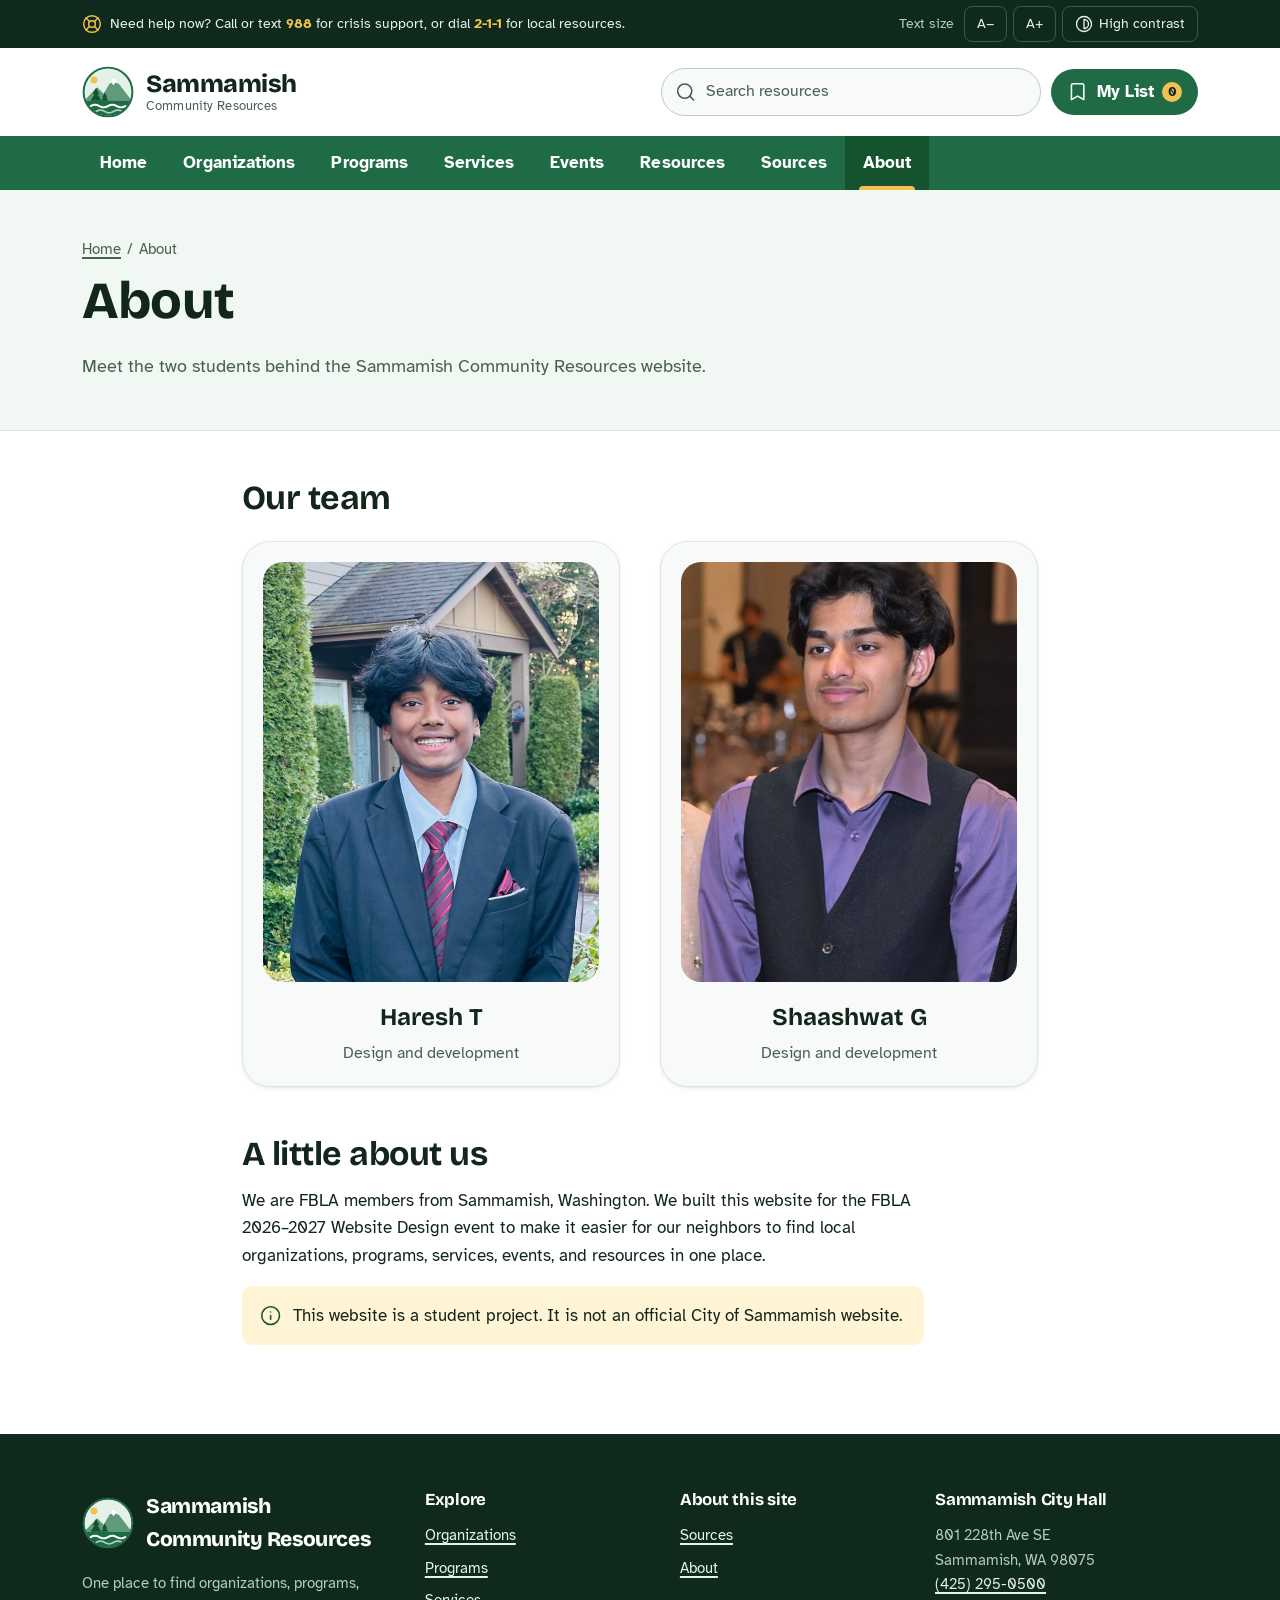
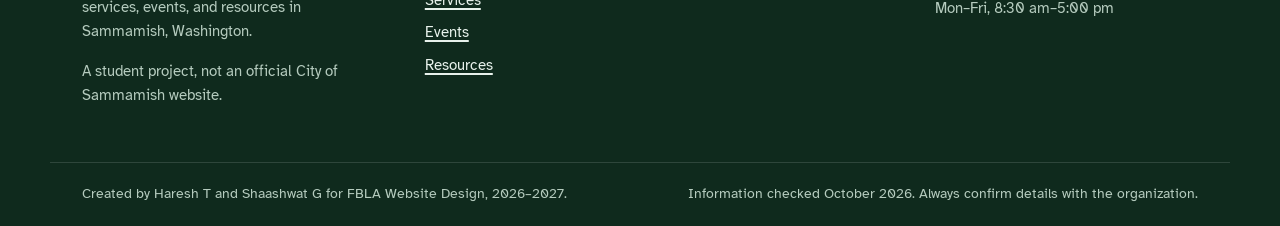
==== commit b5be3707: "Lay out About team cards side by side with rounded photos and descriptions Co-Authored-By: Claude So" ====
--- a/about.html
+++ b/about.html
@@ -29,12 +29,14 @@
         <h2 id="h-team">Our team</h2>
         <ul class="team-cards">
           <li>
-            <img src="assets/img/haresh.jpg" alt="Haresh T" width="400" height="460" loading="lazy">
+            <img src="assets/img/haresh.jpg" alt="Haresh T" width="400" height="500" loading="lazy">
             <strong>Haresh T</strong>
+            <span>Design and development</span>
           </li>
           <li>
-            <img src="assets/img/shaashwat.jpg" alt="Shaashwat G" width="400" height="460" loading="lazy">
+            <img src="assets/img/shaashwat.jpg" alt="Shaashwat G" width="400" height="500" loading="lazy">
             <strong>Shaashwat G</strong>
+            <span>Design and development</span>
           </li>
         </ul>
       </section>
--- a/css/styles.css
+++ b/css/styles.css
@@ -686,9 +686,11 @@
 @keyframes to-top-in { from { opacity: 0; transform: translateY(12px); } }
 @media print { .to-top { display: none; } }
 
-.about-wrap { padding-block: 48px 72px; max-width: 760px; }
-.about-wrap section + section { margin-top: 40px; }
-.team-cards { display: flex; flex-wrap: wrap; gap: 24px; list-style: none; padding: 0; margin: 20px 0 0; }
-.team-cards li { width: 240px; }
-.team-cards img { width: 100%; aspect-ratio: 4 / 5; object-fit: cover; object-position: center 20%; border-radius: var(--radius-lg); box-shadow: var(--shadow-sm); }
-.team-cards strong { display: block; margin-top: 12px; font-family: var(--font-display); font-size: 1.25rem; }
+.about-wrap { padding-block: 48px 72px; max-width: 860px; }
+.about-wrap section + section { margin-top: 48px; }
+.team-cards { display: grid; grid-template-columns: repeat(2, minmax(0, 1fr)); gap: clamp(16px, 4vw, 40px); list-style: none; padding: 0; margin: 24px 0 0; }
+.team-cards li { text-align: center; padding: clamp(12px, 2.5vw, 20px); background: var(--sand-soft); border: 1px solid var(--line); border-radius: 28px; box-shadow: var(--shadow-sm); }
+.team-cards img { width: 100%; aspect-ratio: 4 / 5; object-fit: cover; object-position: center 20%; border-radius: 20px; }
+.team-cards strong { display: block; margin-top: 16px; font-family: var(--font-display); font-size: clamp(1.15rem, 3vw, 1.5rem); }
+.team-cards span { display: block; margin-top: 4px; color: var(--ink-soft); font-size: clamp(0.9rem, 2.4vw, 1rem); }
+.about-wrap p { max-width: 62ch; }
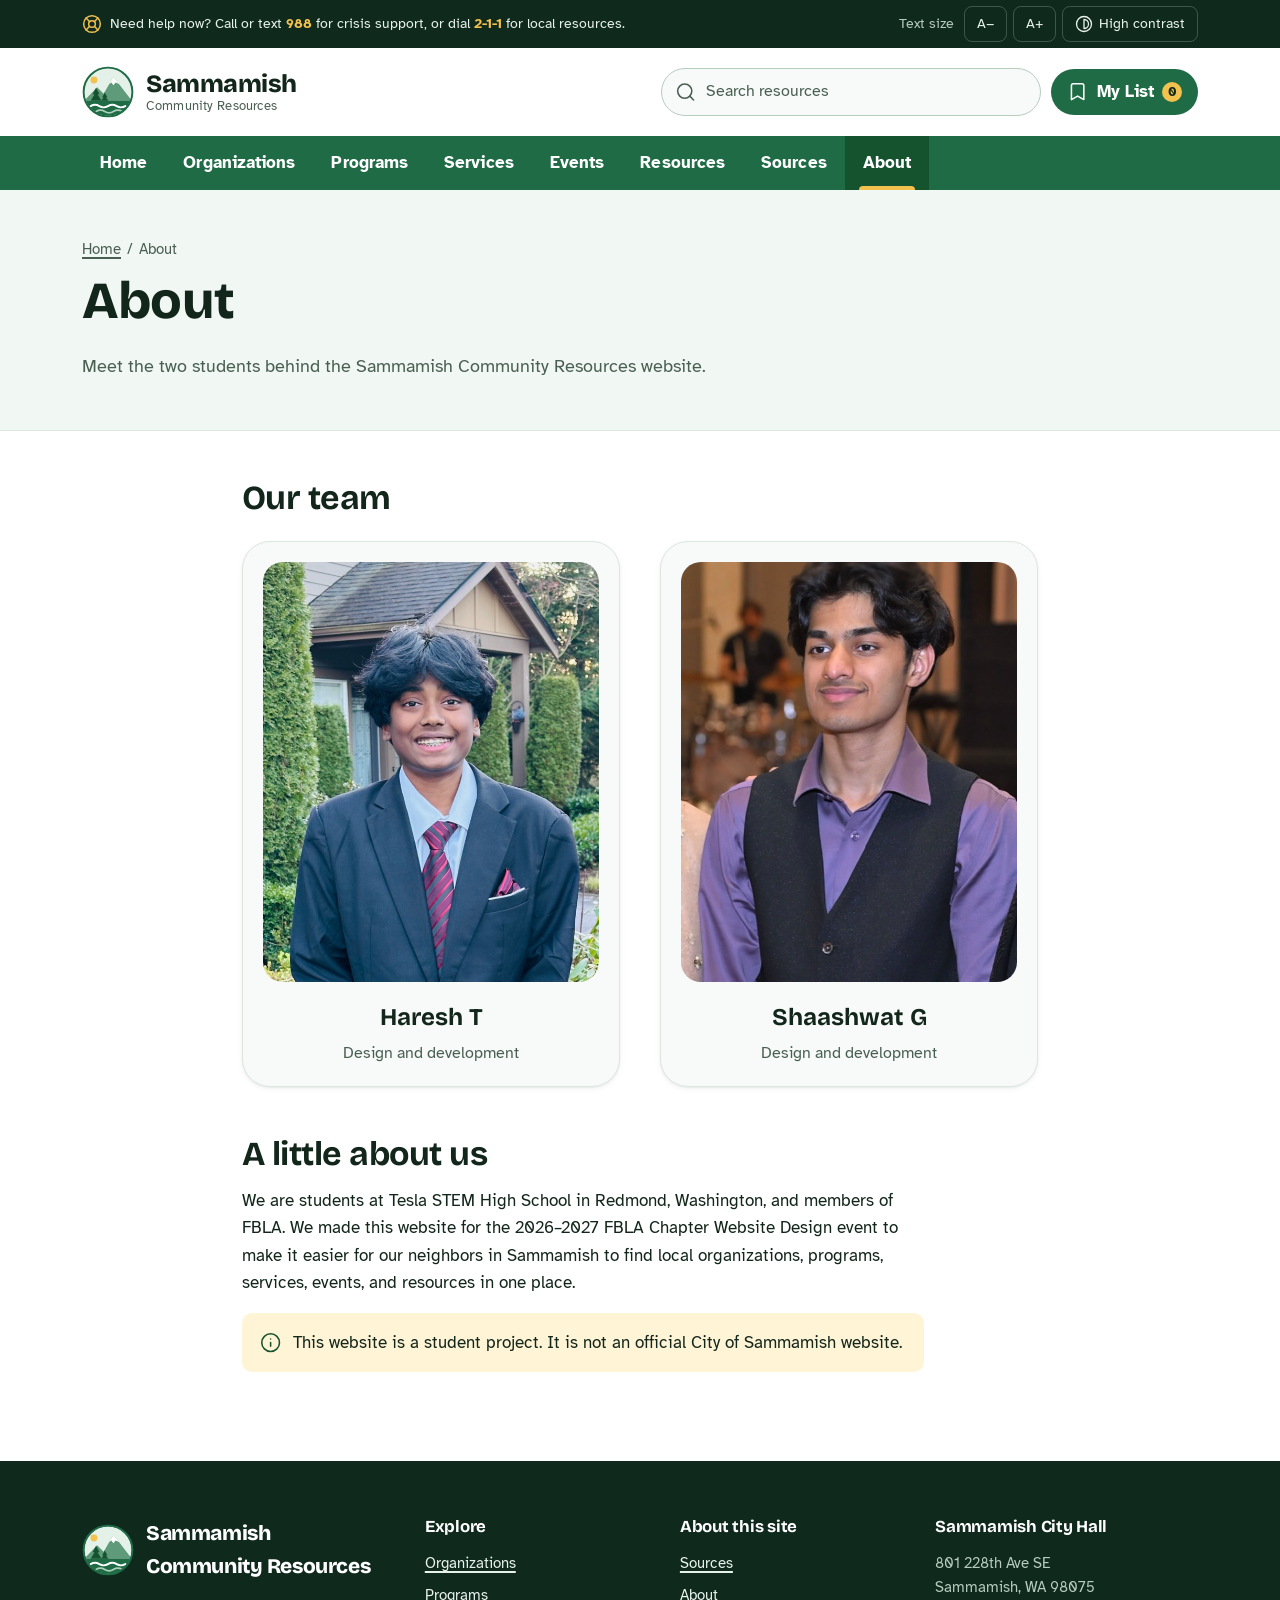
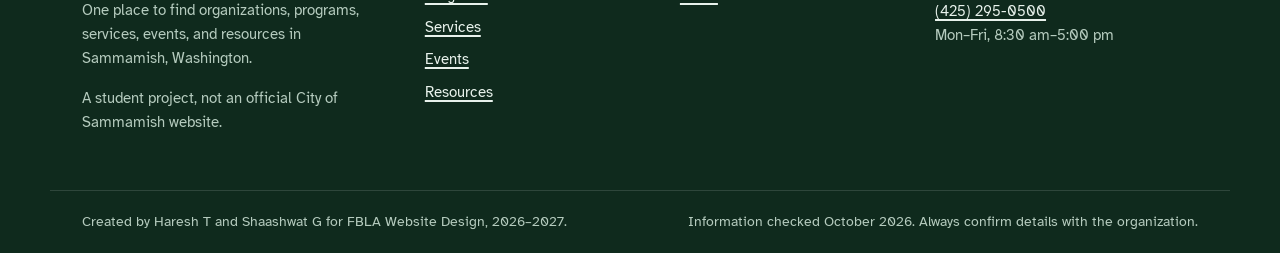
==== commit 7dec0fa5: "Mention Tesla STEM High School on About page Co-Authored-By: Claude Sonnet 5.5 <noreply@anthropic.co" ====
--- a/about.html
+++ b/about.html
@@ -42,7 +42,7 @@
       </section>
       <section aria-labelledby="h-about-us">
         <h2 id="h-about-us">A little about us</h2>
-        <p>We are FBLA members from Sammamish, Washington. We built this website for the FBLA 2026–2027 Website Design event to make it easier for our neighbors to find local organizations, programs, services, events, and resources in one place.</p>
+        <p>We are students at Tesla STEM High School in Redmond, Washington, and members of FBLA. We made this website for the 2026–2027 FBLA Chapter Website Design event to make it easier for our neighbors in Sammamish to find local organizations, programs, services, events, and resources in one place.</p>
         <p class="note"><span data-icon="info"></span><span>This website is a student project. It is not an official City of Sammamish website.</span></p>
       </section>
     </div>
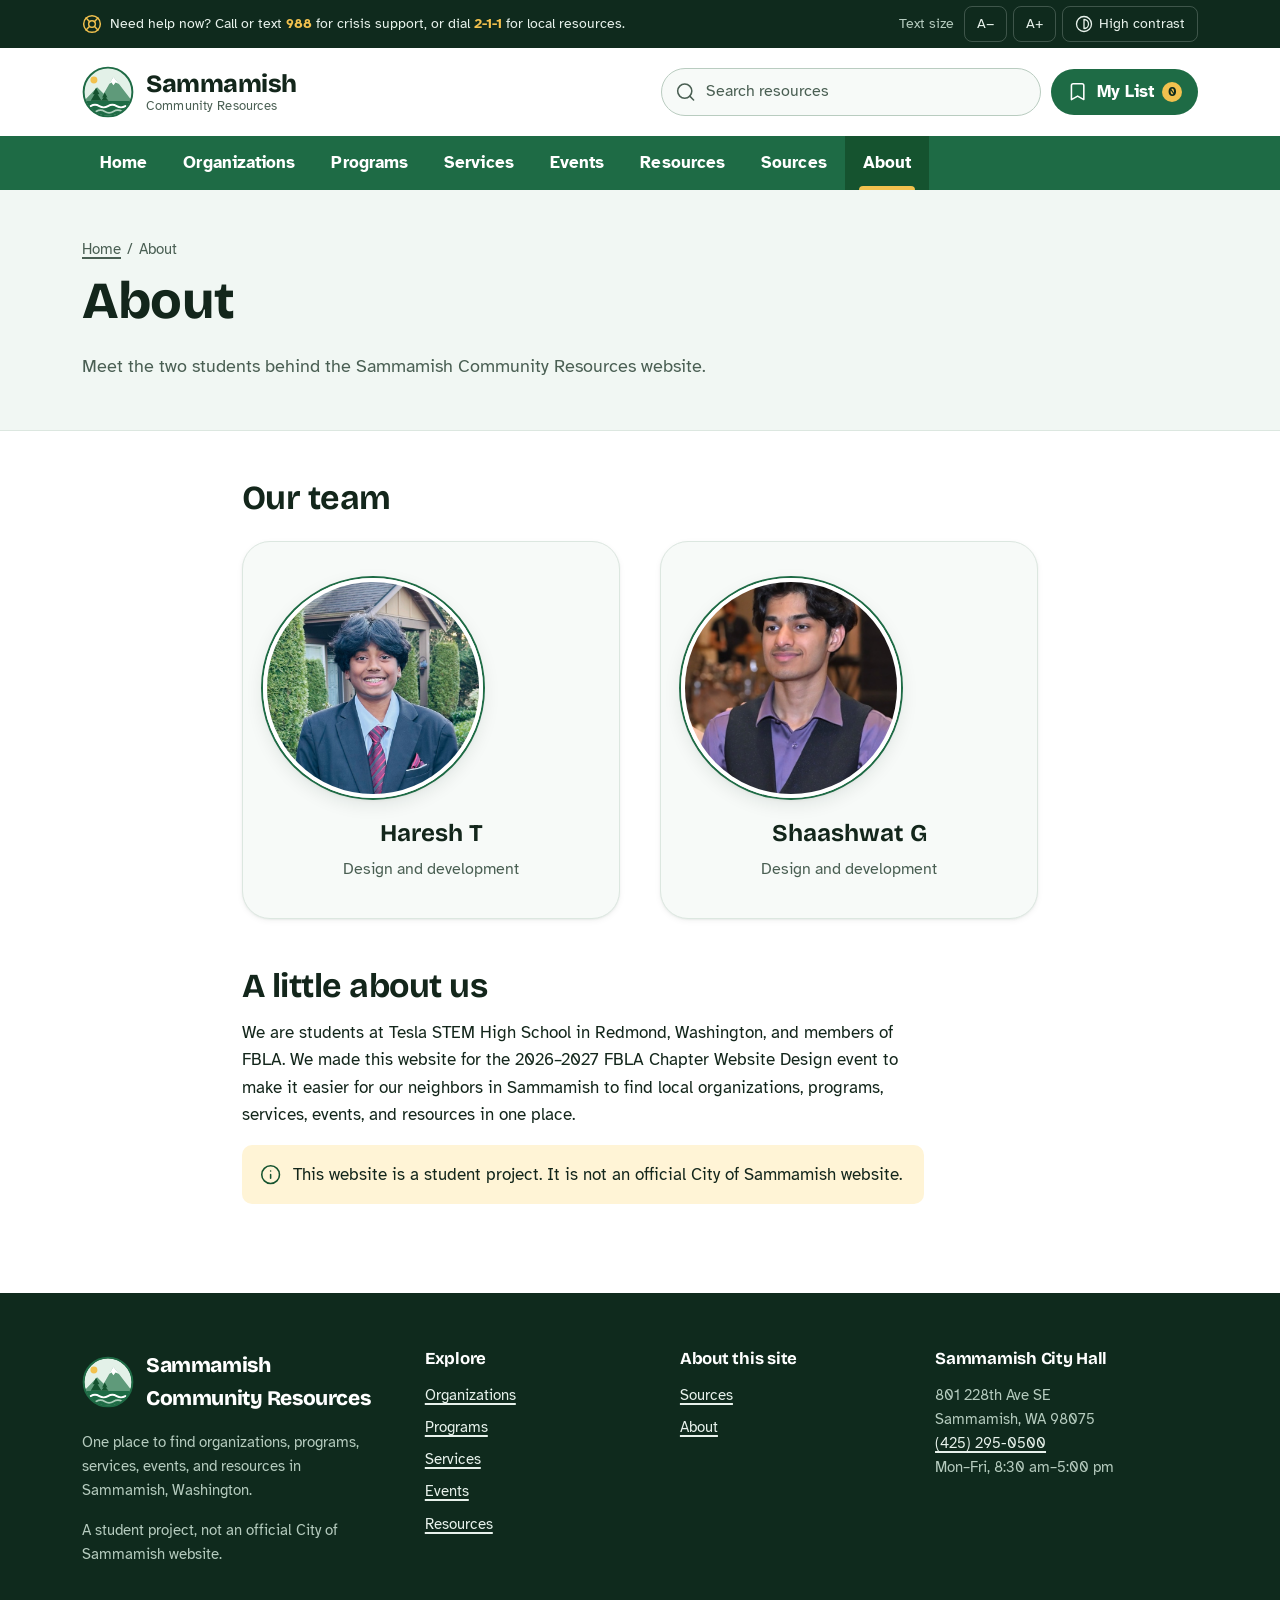
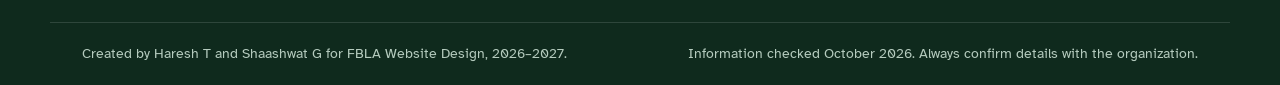
==== commit a51621c8: "Show About team photos as circular portraits Co-Authored-By: Claude Sonnet 5.5 <noreply@anthropic.co" ====
--- a/about.html
+++ b/about.html
@@ -29,12 +29,12 @@
         <h2 id="h-team">Our team</h2>
         <ul class="team-cards">
           <li>
-            <img src="assets/img/haresh.jpg" alt="Haresh T" width="400" height="500" loading="lazy">
+            <img src="assets/img/haresh.jpg" alt="Haresh T" width="400" height="400" loading="lazy">
             <strong>Haresh T</strong>
             <span>Design and development</span>
           </li>
           <li>
-            <img src="assets/img/shaashwat.jpg" alt="Shaashwat G" width="400" height="500" loading="lazy">
+            <img src="assets/img/shaashwat.jpg" alt="Shaashwat G" width="400" height="400" loading="lazy">
             <strong>Shaashwat G</strong>
             <span>Design and development</span>
           </li>
--- a/css/styles.css
+++ b/css/styles.css
@@ -689,8 +689,8 @@
 .about-wrap { padding-block: 48px 72px; max-width: 860px; }
 .about-wrap section + section { margin-top: 48px; }
 .team-cards { display: grid; grid-template-columns: repeat(2, minmax(0, 1fr)); gap: clamp(16px, 4vw, 40px); list-style: none; padding: 0; margin: 24px 0 0; }
-.team-cards li { text-align: center; padding: clamp(12px, 2.5vw, 20px); background: var(--sand-soft); border: 1px solid var(--line); border-radius: 28px; box-shadow: var(--shadow-sm); }
-.team-cards img { width: 100%; aspect-ratio: 4 / 5; object-fit: cover; object-position: center 20%; border-radius: 20px; }
+.team-cards li { text-align: center; padding: clamp(20px, 4vw, 36px) clamp(12px, 2.5vw, 20px); background: var(--sand-soft); border: 1px solid var(--line); border-radius: 28px; box-shadow: var(--shadow-sm); }
+.team-cards img { width: min(100%, 220px); aspect-ratio: 1; object-fit: cover; object-position: center 18%; border-radius: 50%; border: 4px solid var(--paper); box-shadow: 0 0 0 2px var(--brand), var(--shadow-md); }
 .team-cards strong { display: block; margin-top: 16px; font-family: var(--font-display); font-size: clamp(1.15rem, 3vw, 1.5rem); }
 .team-cards span { display: block; margin-top: 4px; color: var(--ink-soft); font-size: clamp(0.9rem, 2.4vw, 1rem); }
 .about-wrap p { max-width: 62ch; }
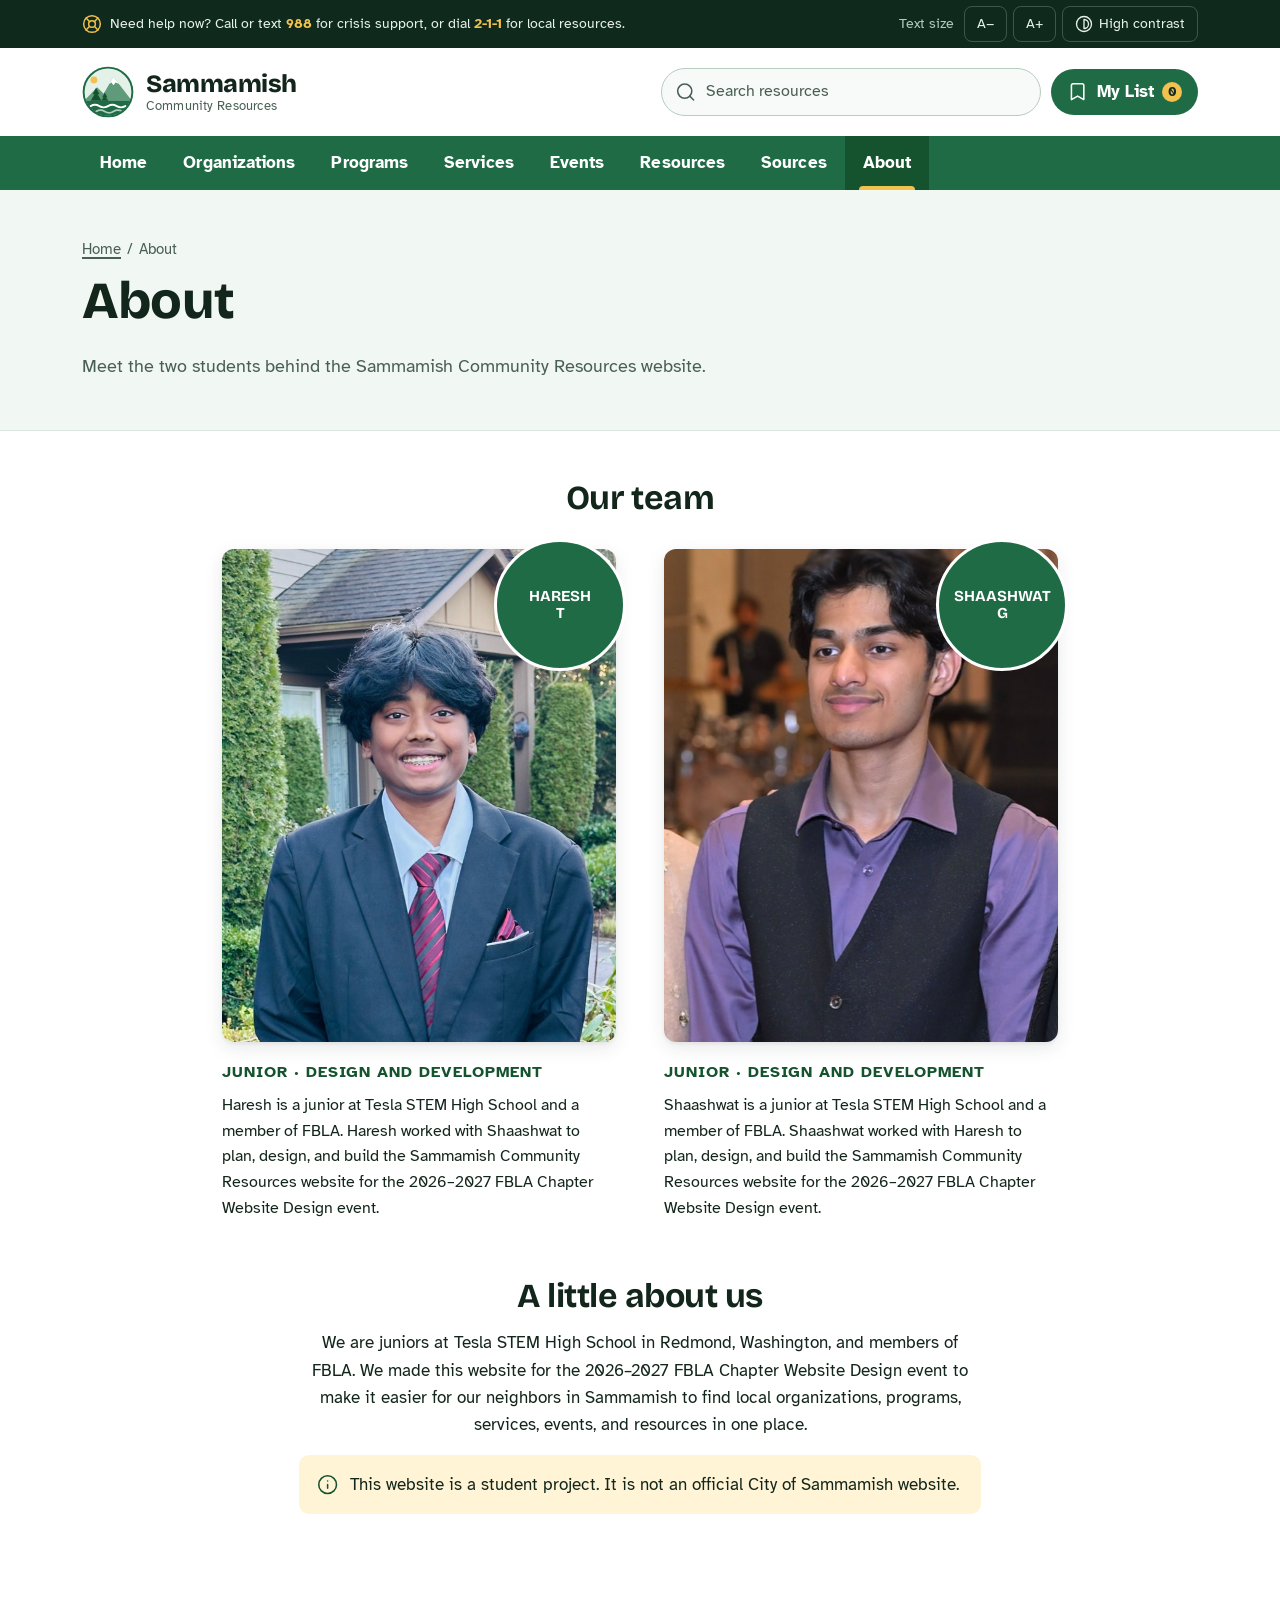
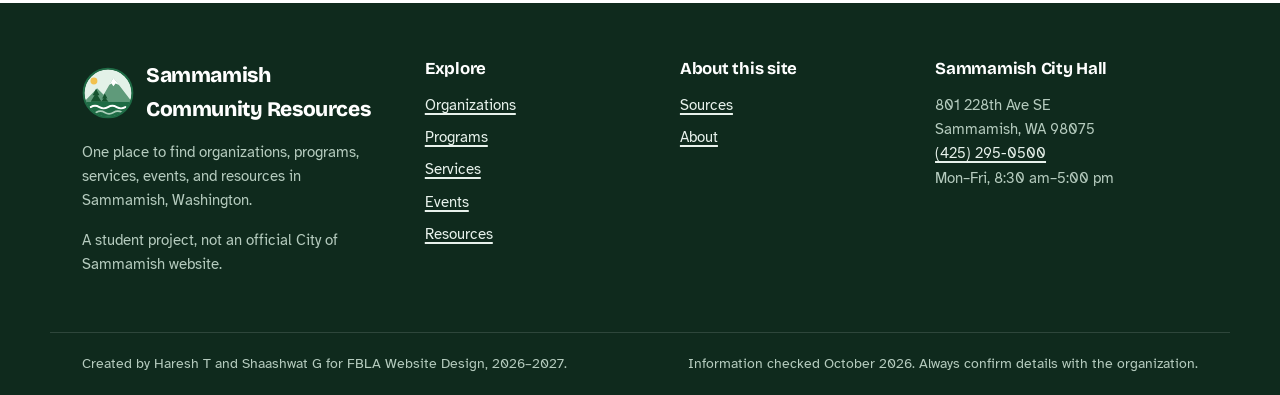
==== commit 5cf76c1e: "Redesign About team layout; add verified photo credits Co-Authored-By: Claude Sonnet 5.5 <noreply@an" ====
--- a/about.html
+++ b/about.html
@@ -29,20 +29,26 @@
         <h2 id="h-team">Our team</h2>
         <ul class="team-cards">
           <li>
-            <img src="assets/img/haresh.jpg" alt="Haresh T" width="400" height="400" loading="lazy">
-            <strong>Haresh T</strong>
-            <span>Design and development</span>
+            <div class="team-photo">
+              <img src="assets/img/haresh.jpg" alt="Haresh T" width="400" height="500" loading="lazy">
+              <span class="team-badge">Haresh<br>T</span>
+            </div>
+            <p class="team-role">Junior · Design and development</p>
+            <p>Haresh is a junior at Tesla STEM High School and a member of FBLA. Haresh worked with Shaashwat to plan, design, and build the Sammamish Community Resources website for the 2026–2027 FBLA Chapter Website Design event.</p>
           </li>
           <li>
-            <img src="assets/img/shaashwat.jpg" alt="Shaashwat G" width="400" height="400" loading="lazy">
-            <strong>Shaashwat G</strong>
-            <span>Design and development</span>
+            <div class="team-photo">
+              <img src="assets/img/shaashwat.jpg" alt="Shaashwat G" width="400" height="500" loading="lazy">
+              <span class="team-badge">Shaashwat<br>G</span>
+            </div>
+            <p class="team-role">Junior · Design and development</p>
+            <p>Shaashwat is a junior at Tesla STEM High School and a member of FBLA. Shaashwat worked with Haresh to plan, design, and build the Sammamish Community Resources website for the 2026–2027 FBLA Chapter Website Design event.</p>
           </li>
         </ul>
       </section>
       <section aria-labelledby="h-about-us">
         <h2 id="h-about-us">A little about us</h2>
-        <p>We are students at Tesla STEM High School in Redmond, Washington, and members of FBLA. We made this website for the 2026–2027 FBLA Chapter Website Design event to make it easier for our neighbors in Sammamish to find local organizations, programs, services, events, and resources in one place.</p>
+        <p>We are juniors at Tesla STEM High School in Redmond, Washington, and members of FBLA. We made this website for the 2026–2027 FBLA Chapter Website Design event to make it easier for our neighbors in Sammamish to find local organizations, programs, services, events, and resources in one place.</p>
         <p class="note"><span data-icon="info"></span><span>This website is a student project. It is not an official City of Sammamish website.</span></p>
       </section>
     </div>
--- a/css/styles.css
+++ b/css/styles.css
@@ -686,11 +686,20 @@
 @keyframes to-top-in { from { opacity: 0; transform: translateY(12px); } }
 @media print { .to-top { display: none; } }
 
-.about-wrap { padding-block: 48px 72px; max-width: 860px; }
-.about-wrap section + section { margin-top: 48px; }
-.team-cards { display: grid; grid-template-columns: repeat(2, minmax(0, 1fr)); gap: clamp(16px, 4vw, 40px); list-style: none; padding: 0; margin: 24px 0 0; }
-.team-cards li { text-align: center; padding: clamp(20px, 4vw, 36px) clamp(12px, 2.5vw, 20px); background: var(--sand-soft); border: 1px solid var(--line); border-radius: 28px; box-shadow: var(--shadow-sm); }
-.team-cards img { width: min(100%, 220px); aspect-ratio: 1; object-fit: cover; object-position: center 18%; border-radius: 50%; border: 4px solid var(--paper); box-shadow: 0 0 0 2px var(--brand), var(--shadow-md); }
-.team-cards strong { display: block; margin-top: 16px; font-family: var(--font-display); font-size: clamp(1.15rem, 3vw, 1.5rem); }
-.team-cards span { display: block; margin-top: 4px; color: var(--ink-soft); font-size: clamp(0.9rem, 2.4vw, 1rem); }
-.about-wrap p { max-width: 62ch; }
+.about-wrap { padding-block: 48px 72px; max-width: 900px; text-align: center; }
+.about-wrap section + section { margin-top: 56px; }
+.about-wrap p { max-width: 62ch; margin-inline: auto; }
+.about-wrap .note { text-align: left; }
+.team-cards { display: grid; grid-template-columns: repeat(2, minmax(0, 1fr)); gap: clamp(20px, 5vw, 48px); list-style: none; padding: 0; margin: 32px 0 0; text-align: left; }
+.team-photo { position: relative; }
+.team-photo img { display: block; width: 100%; aspect-ratio: 4 / 5; object-fit: cover; object-position: center 20%; border-radius: 12px; box-shadow: var(--shadow-md); }
+.team-badge {
+  position: absolute; top: clamp(-10px, -1.5vw, -6px); right: clamp(-10px, -1.5vw, -6px);
+  display: grid; place-items: center; width: clamp(80px, 17vw, 132px); aspect-ratio: 1; border-radius: 50%;
+  background: var(--brand); color: #fff; border: 3px solid var(--paper); text-align: center;
+  font-family: var(--font-display); font-weight: 700; text-transform: uppercase; line-height: 1.15;
+  font-size: clamp(0.56rem, 1.6vw, 0.95rem); padding: 4px; overflow-wrap: normal;
+}
+.team-role { margin: 18px 0 8px; max-width: none; font-weight: 700; font-size: clamp(0.72rem, 1.9vw, 0.95rem); letter-spacing: 0.06em; text-transform: uppercase; color: var(--brand-deep); }
+.team-cards p { max-width: none; margin: 0; font-size: clamp(0.88rem, 2.2vw, 1rem); }
+.team-cards .team-role { margin-block: 18px 8px; }
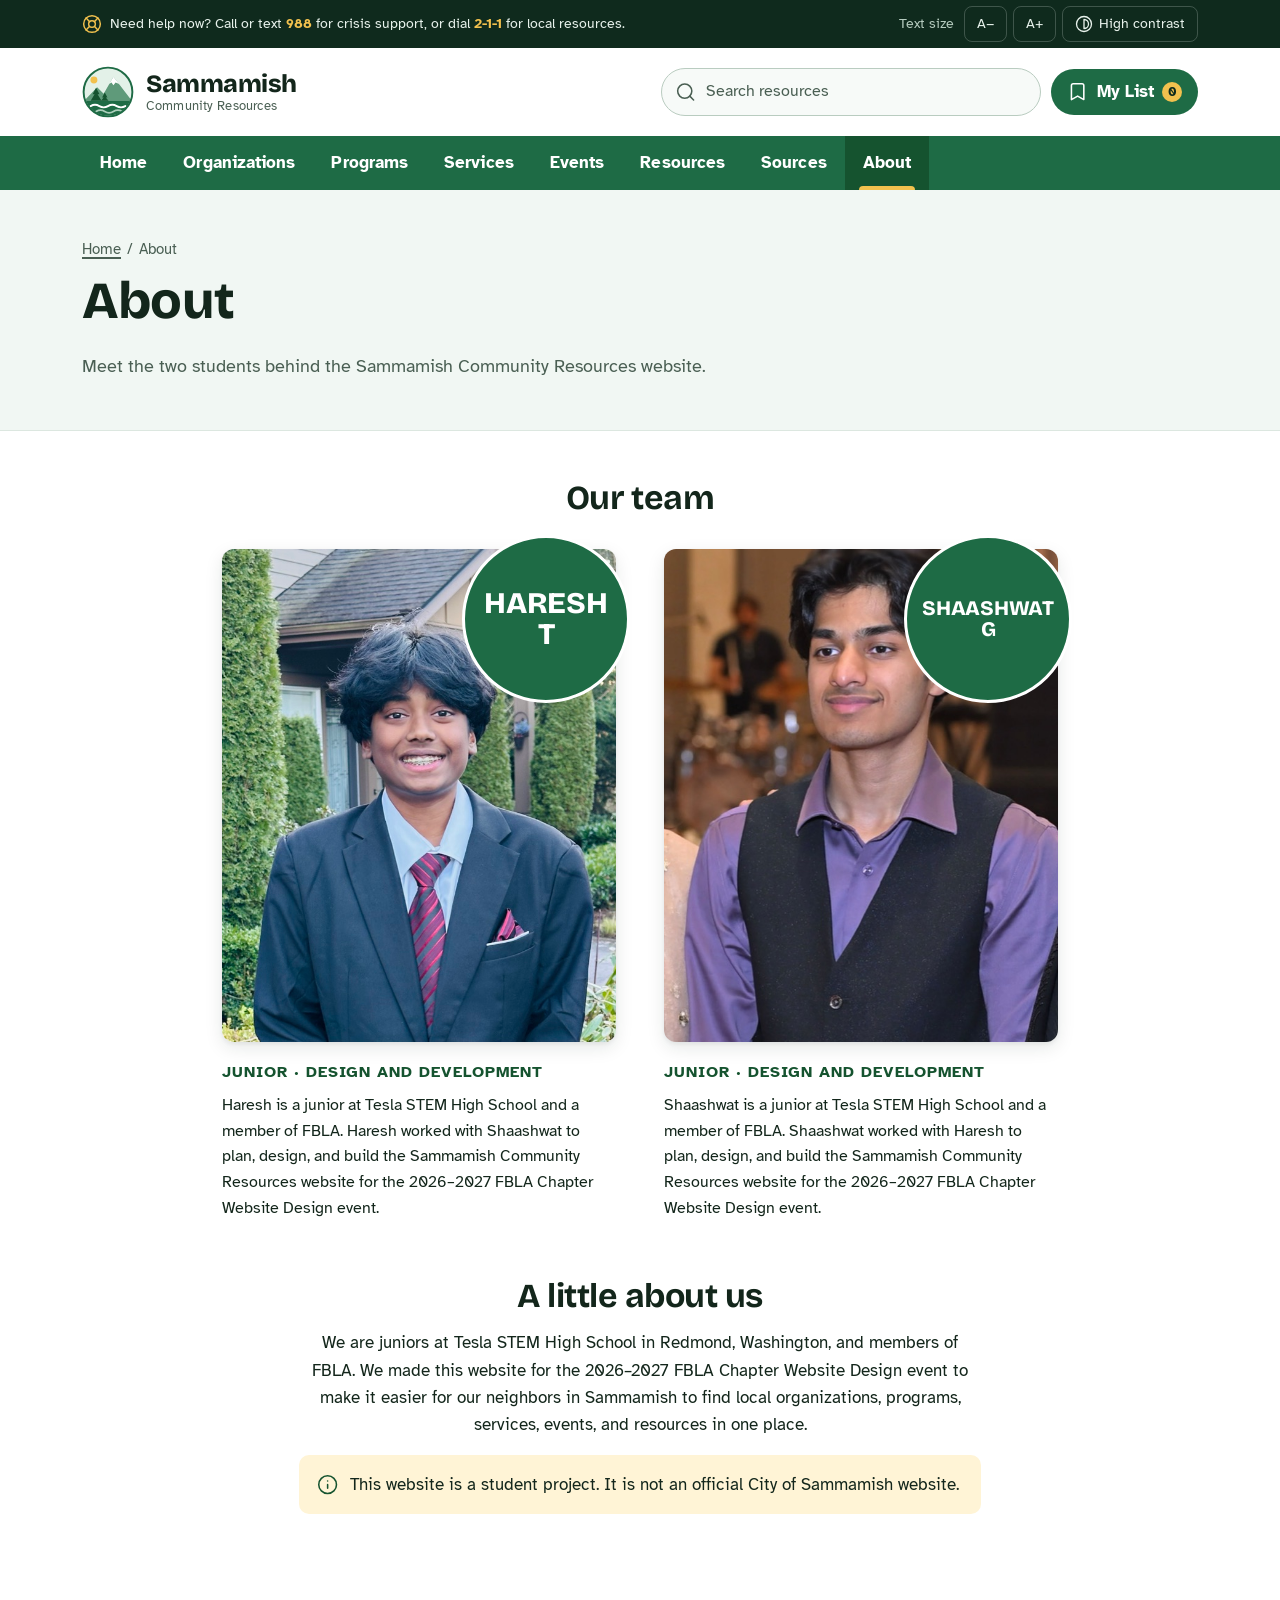
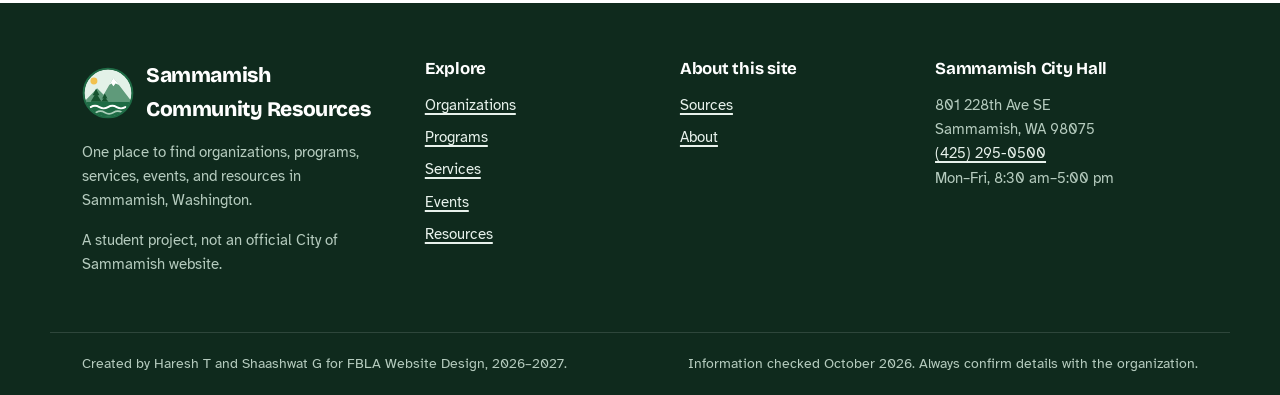
==== commit 81c1f126: "Enlarge team name text to fill badge circles Co-Authored-By: Claude Sonnet 5.5 <noreply@anthropic.co" ====
--- a/about.html
+++ b/about.html
@@ -31,7 +31,7 @@
           <li>
             <div class="team-photo">
               <img src="assets/img/haresh.jpg" alt="Haresh T" width="400" height="500" loading="lazy">
-              <span class="team-badge">Haresh<br>T</span>
+              <span class="team-badge"><span style="--fit:18.5">Haresh<br>T</span></span>
             </div>
             <p class="team-role">Junior · Design and development</p>
             <p>Haresh is a junior at Tesla STEM High School and a member of FBLA. Haresh worked with Shaashwat to plan, design, and build the Sammamish Community Resources website for the 2026–2027 FBLA Chapter Website Design event.</p>
@@ -39,7 +39,7 @@
           <li>
             <div class="team-photo">
               <img src="assets/img/shaashwat.jpg" alt="Shaashwat G" width="400" height="500" loading="lazy">
-              <span class="team-badge">Shaashwat<br>G</span>
+              <span class="team-badge"><span style="--fit:12.8">Shaashwat<br>G</span></span>
             </div>
             <p class="team-role">Junior · Design and development</p>
             <p>Shaashwat is a junior at Tesla STEM High School and a member of FBLA. Shaashwat worked with Haresh to plan, design, and build the Sammamish Community Resources website for the 2026–2027 FBLA Chapter Website Design event.</p>
--- a/css/styles.css
+++ b/css/styles.css
@@ -694,11 +694,13 @@
 .team-photo { position: relative; }
 .team-photo img { display: block; width: 100%; aspect-ratio: 4 / 5; object-fit: cover; object-position: center 20%; border-radius: 12px; box-shadow: var(--shadow-md); }
 .team-badge {
-  position: absolute; top: clamp(-10px, -1.5vw, -6px); right: clamp(-10px, -1.5vw, -6px);
-  display: grid; place-items: center; width: clamp(80px, 17vw, 132px); aspect-ratio: 1; border-radius: 50%;
-  background: var(--brand); color: #fff; border: 3px solid var(--paper); text-align: center;
-  font-family: var(--font-display); font-weight: 700; text-transform: uppercase; line-height: 1.15;
-  font-size: clamp(0.56rem, 1.6vw, 0.95rem); padding: 4px; overflow-wrap: normal;
+  position: absolute; top: clamp(-14px, -2vw, -8px); right: clamp(-14px, -2vw, -8px);
+  display: grid; place-items: center; width: clamp(96px, 24vw, 168px); aspect-ratio: 1; border-radius: 50%;
+  background: var(--brand); color: #fff; border: 3px solid var(--paper); container-type: inline-size;
+}
+.team-badge span {
+  font-family: var(--font-display); font-weight: 800; text-transform: uppercase; text-align: center;
+  line-height: 1.02; letter-spacing: -0.01em; font-size: calc(var(--fit) * 1cqw); white-space: nowrap;
 }
 .team-role { margin: 18px 0 8px; max-width: none; font-weight: 700; font-size: clamp(0.72rem, 1.9vw, 0.95rem); letter-spacing: 0.06em; text-transform: uppercase; color: var(--brand-deep); }
 .team-cards p { max-width: none; margin: 0; font-size: clamp(0.88rem, 2.2vw, 1rem); }
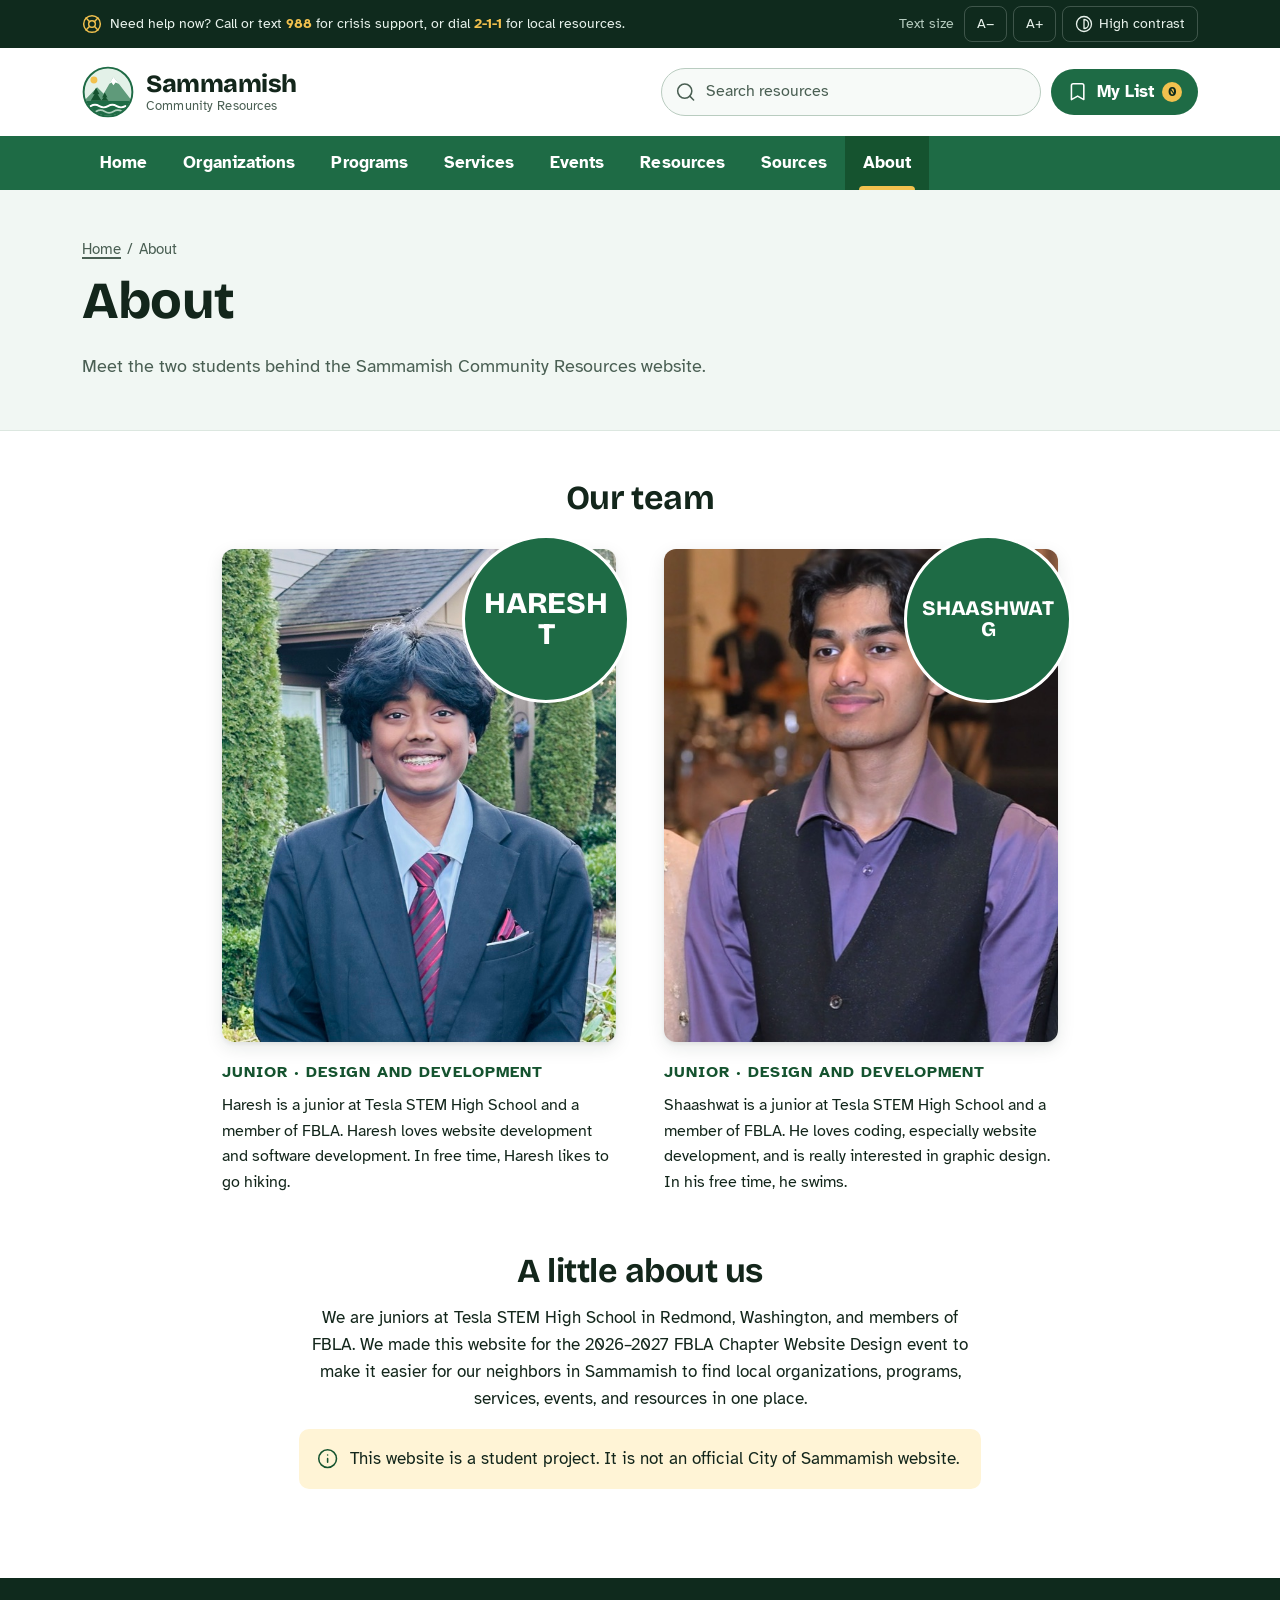
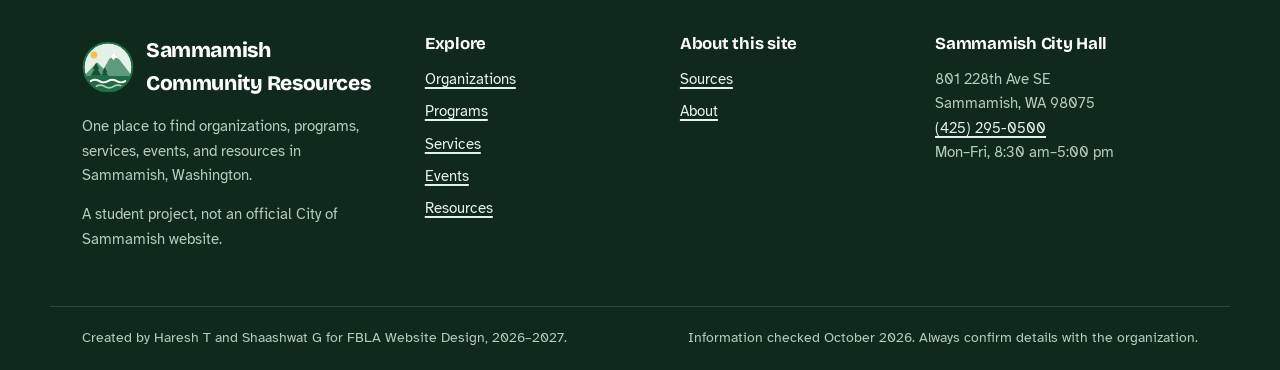
==== commit 8747309d: "Update team descriptions Co-Authored-By: Claude Sonnet 5.5 <noreply@anthropic.com>" ====
--- a/about.html
+++ b/about.html
@@ -34,7 +34,7 @@
               <span class="team-badge"><span style="--fit:18.5">Haresh<br>T</span></span>
             </div>
             <p class="team-role">Junior · Design and development</p>
-            <p>Haresh is a junior at Tesla STEM High School and a member of FBLA. Haresh worked with Shaashwat to plan, design, and build the Sammamish Community Resources website for the 2026–2027 FBLA Chapter Website Design event.</p>
+            <p>Haresh is a junior at Tesla STEM High School and a member of FBLA. Haresh loves website development and software development. In free time, Haresh likes to go hiking.</p>
           </li>
           <li>
             <div class="team-photo">
@@ -42,7 +42,7 @@
               <span class="team-badge"><span style="--fit:12.8">Shaashwat<br>G</span></span>
             </div>
             <p class="team-role">Junior · Design and development</p>
-            <p>Shaashwat is a junior at Tesla STEM High School and a member of FBLA. Shaashwat worked with Haresh to plan, design, and build the Sammamish Community Resources website for the 2026–2027 FBLA Chapter Website Design event.</p>
+            <p>Shaashwat is a junior at Tesla STEM High School and a member of FBLA. He loves coding, especially website development, and is really interested in graphic design. In his free time, he swims.</p>
           </li>
         </ul>
       </section>
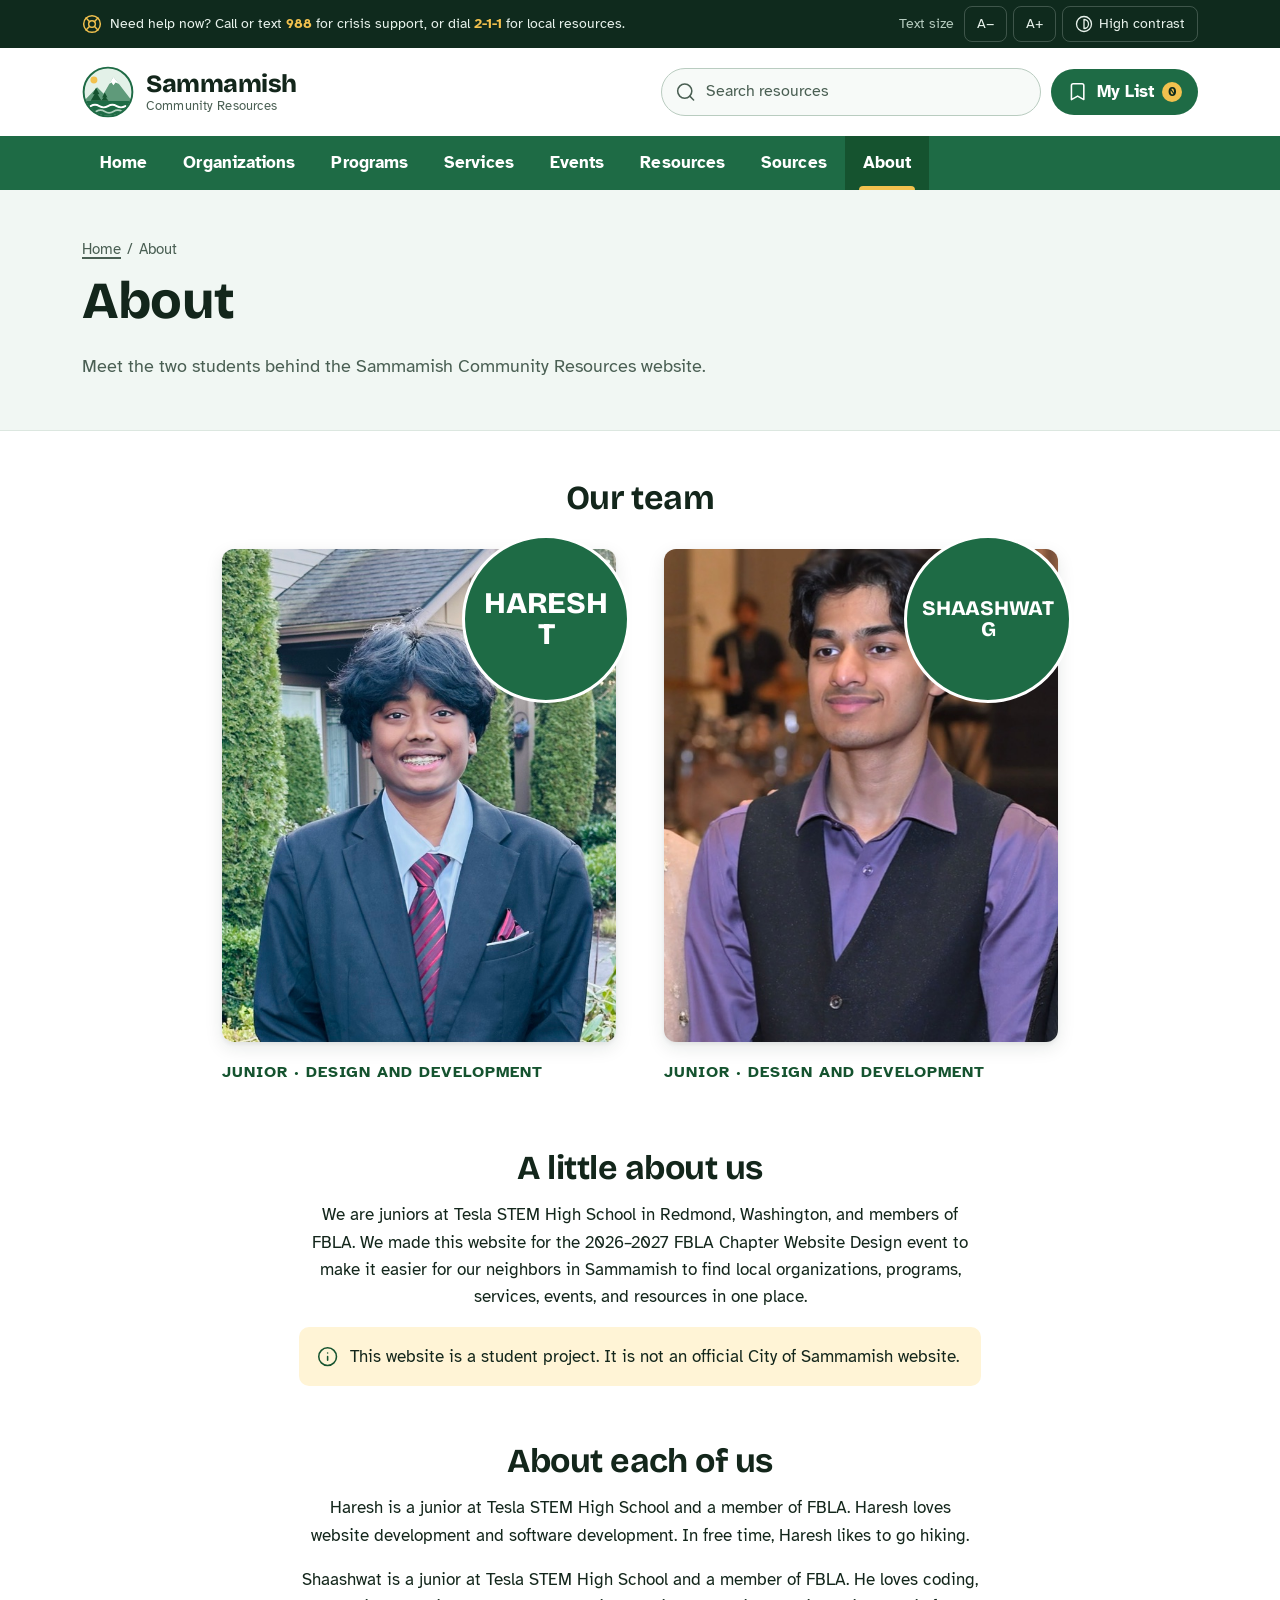
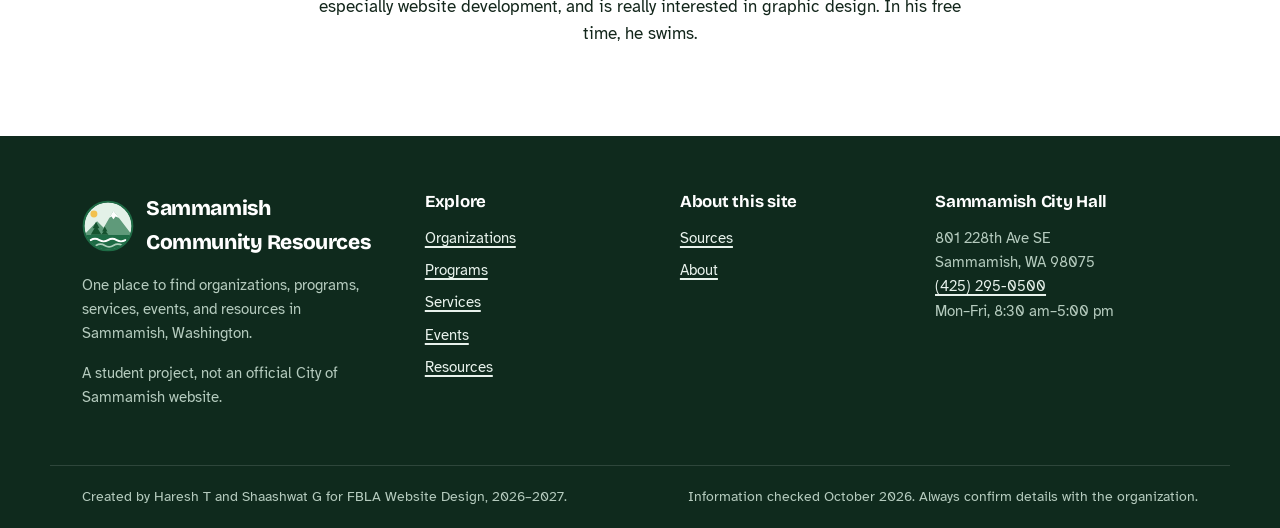
==== commit b6976a10: "Move team descriptions to bottom of About page Co-Authored-By: Claude Sonnet 5.5 <noreply@anthropic." ====
--- a/about.html
+++ b/about.html
@@ -34,7 +34,6 @@
               <span class="team-badge"><span style="--fit:18.5">Haresh<br>T</span></span>
             </div>
             <p class="team-role">Junior · Design and development</p>
-            <p>Haresh is a junior at Tesla STEM High School and a member of FBLA. Haresh loves website development and software development. In free time, Haresh likes to go hiking.</p>
           </li>
           <li>
             <div class="team-photo">
@@ -42,7 +41,6 @@
               <span class="team-badge"><span style="--fit:12.8">Shaashwat<br>G</span></span>
             </div>
             <p class="team-role">Junior · Design and development</p>
-            <p>Shaashwat is a junior at Tesla STEM High School and a member of FBLA. He loves coding, especially website development, and is really interested in graphic design. In his free time, he swims.</p>
           </li>
         </ul>
       </section>
@@ -51,6 +49,11 @@
         <p>We are juniors at Tesla STEM High School in Redmond, Washington, and members of FBLA. We made this website for the 2026–2027 FBLA Chapter Website Design event to make it easier for our neighbors in Sammamish to find local organizations, programs, services, events, and resources in one place.</p>
         <p class="note"><span data-icon="info"></span><span>This website is a student project. It is not an official City of Sammamish website.</span></p>
       </section>
+      <section aria-labelledby="h-each">
+        <h2 id="h-each">About each of us</h2>
+        <p>Haresh is a junior at Tesla STEM High School and a member of FBLA. Haresh loves website development and software development. In free time, Haresh likes to go hiking.</p>
+        <p>Shaashwat is a junior at Tesla STEM High School and a member of FBLA. He loves coding, especially website development, and is really interested in graphic design. In his free time, he swims.</p>
+      </section>
     </div>
   </main>
   <div id="site-footer"></div>
